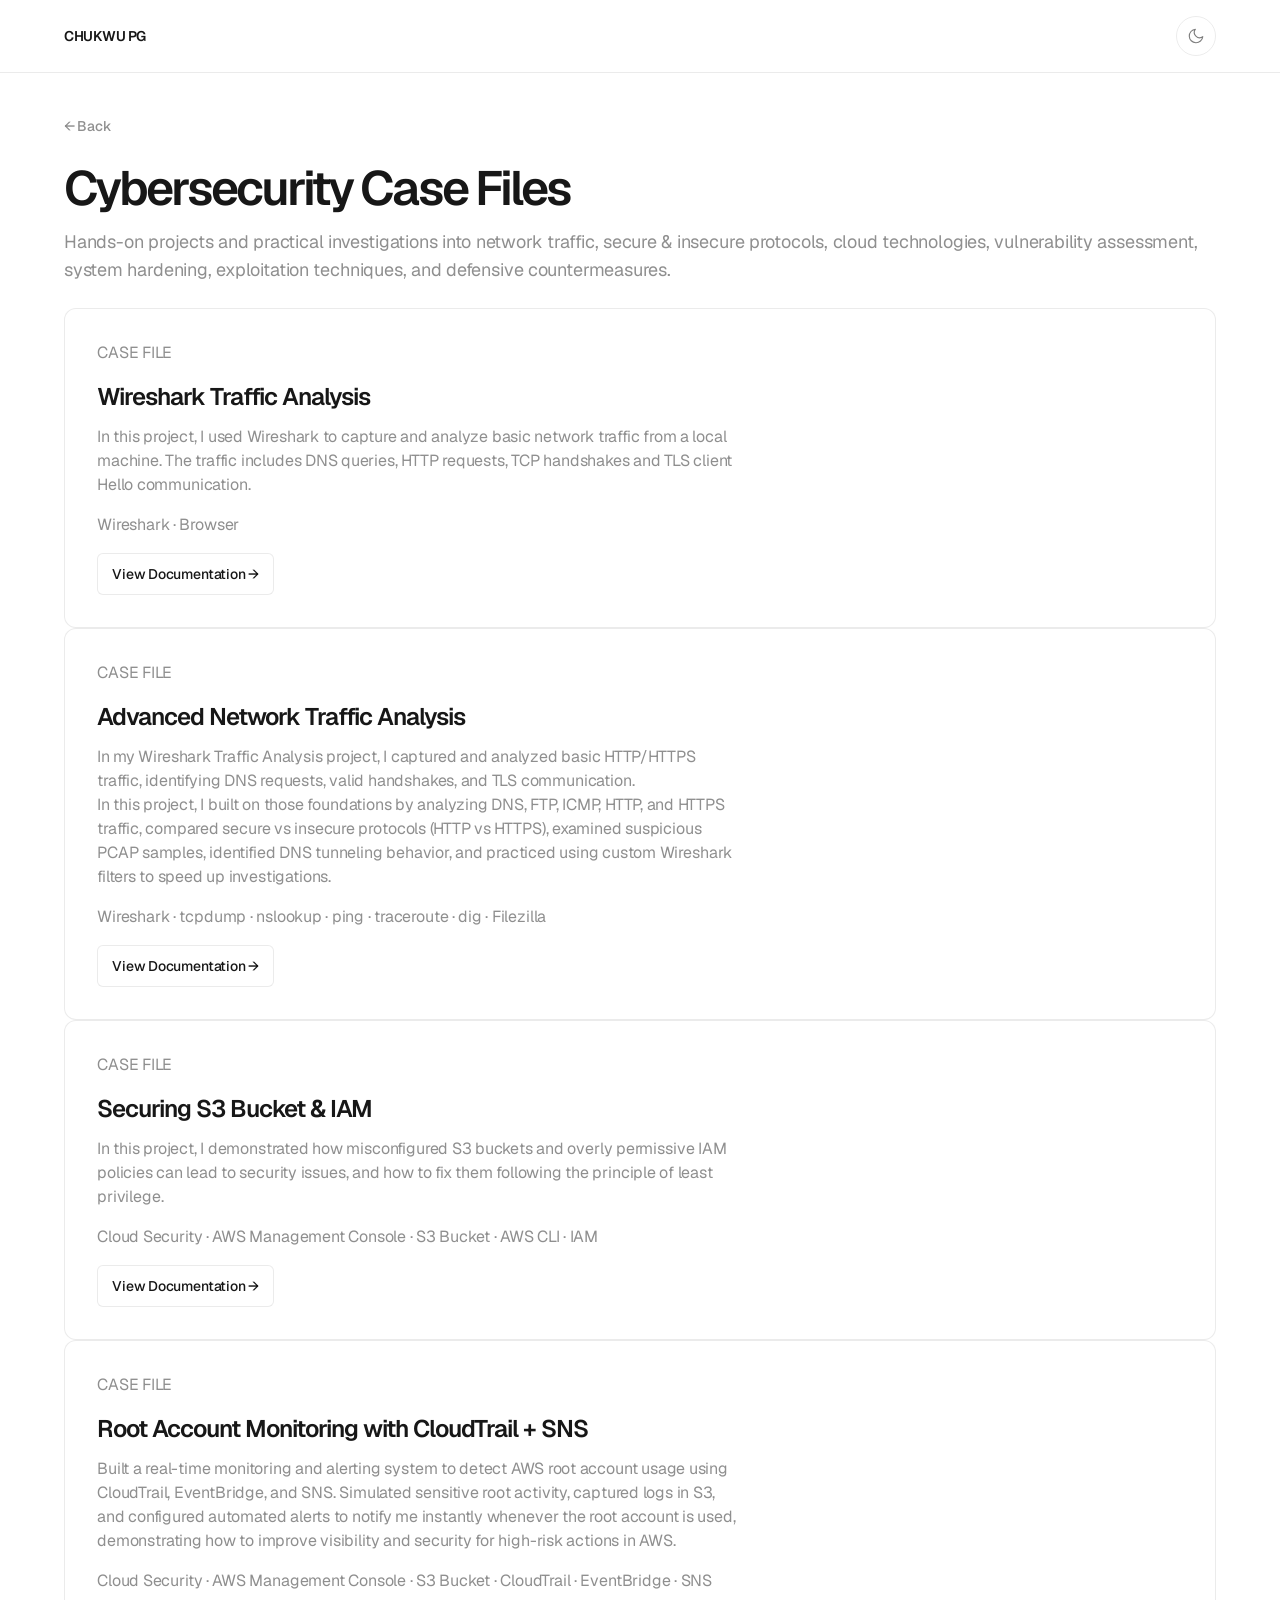
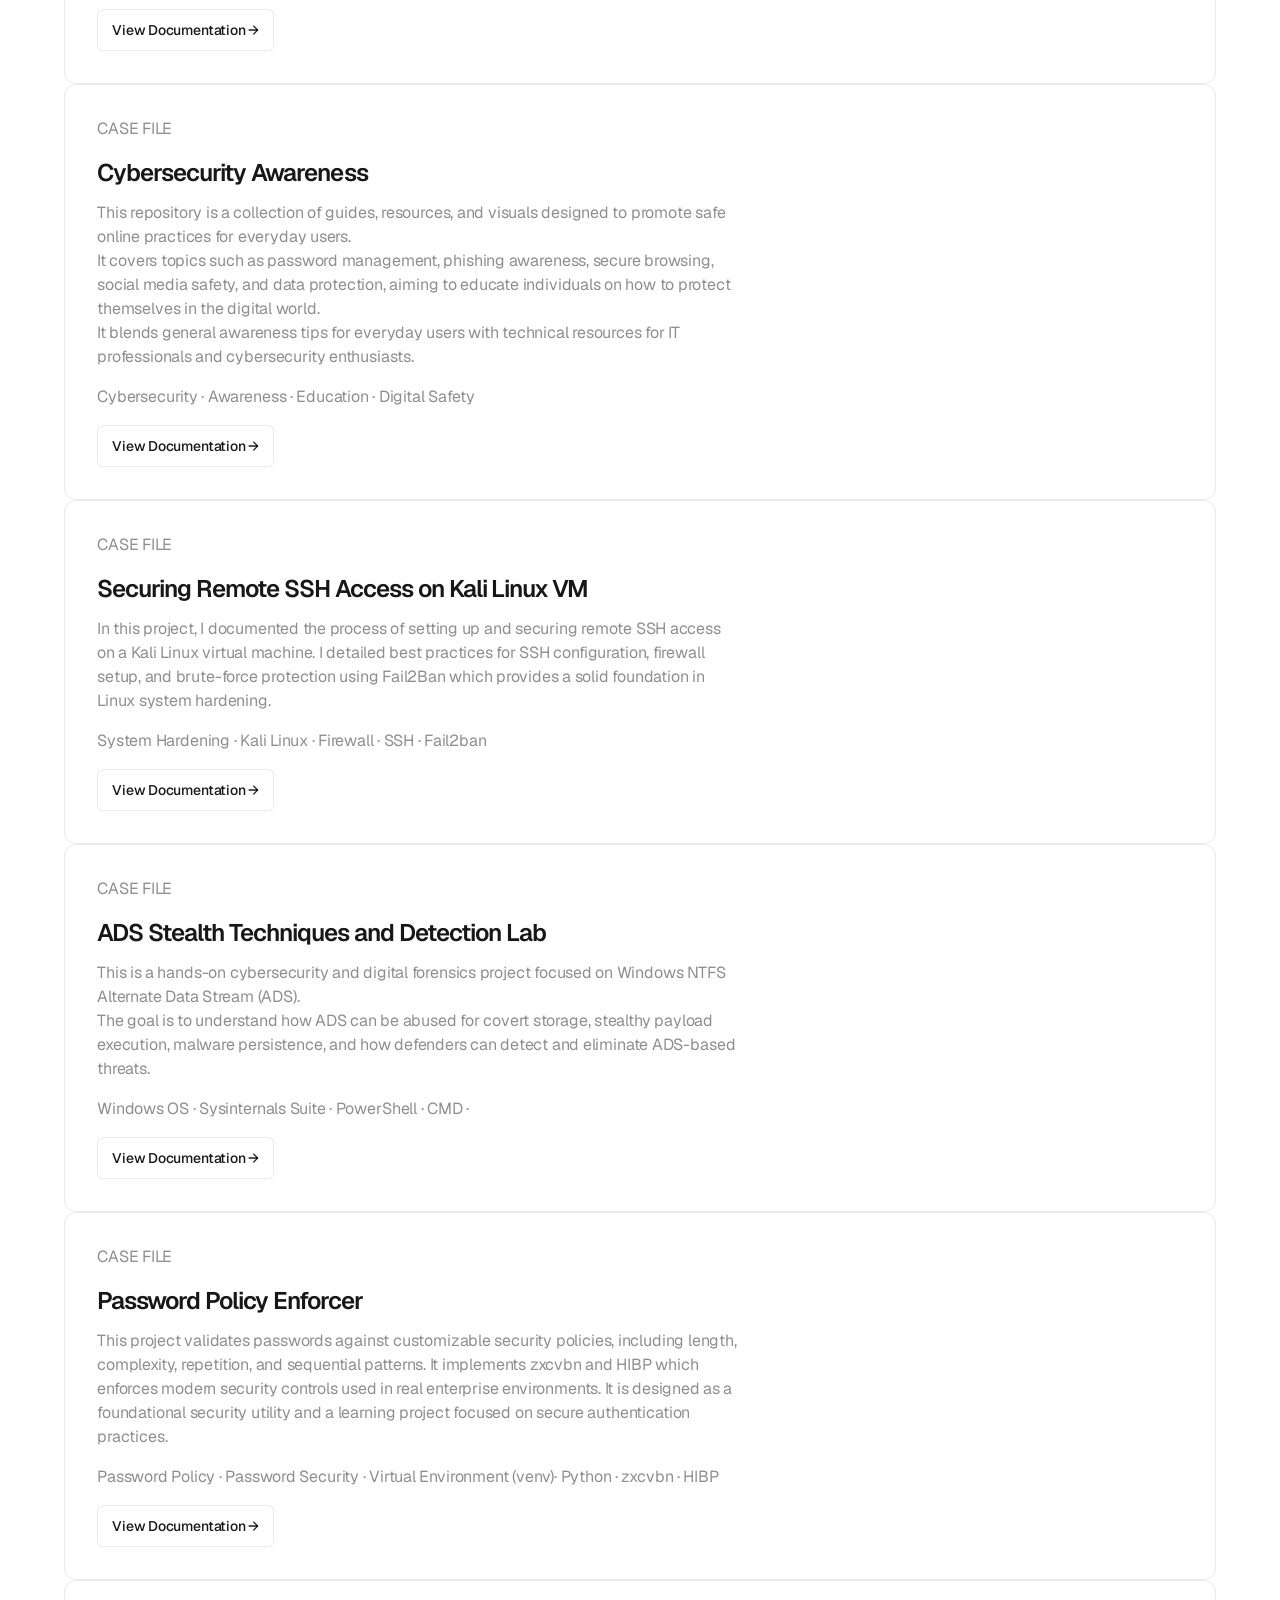
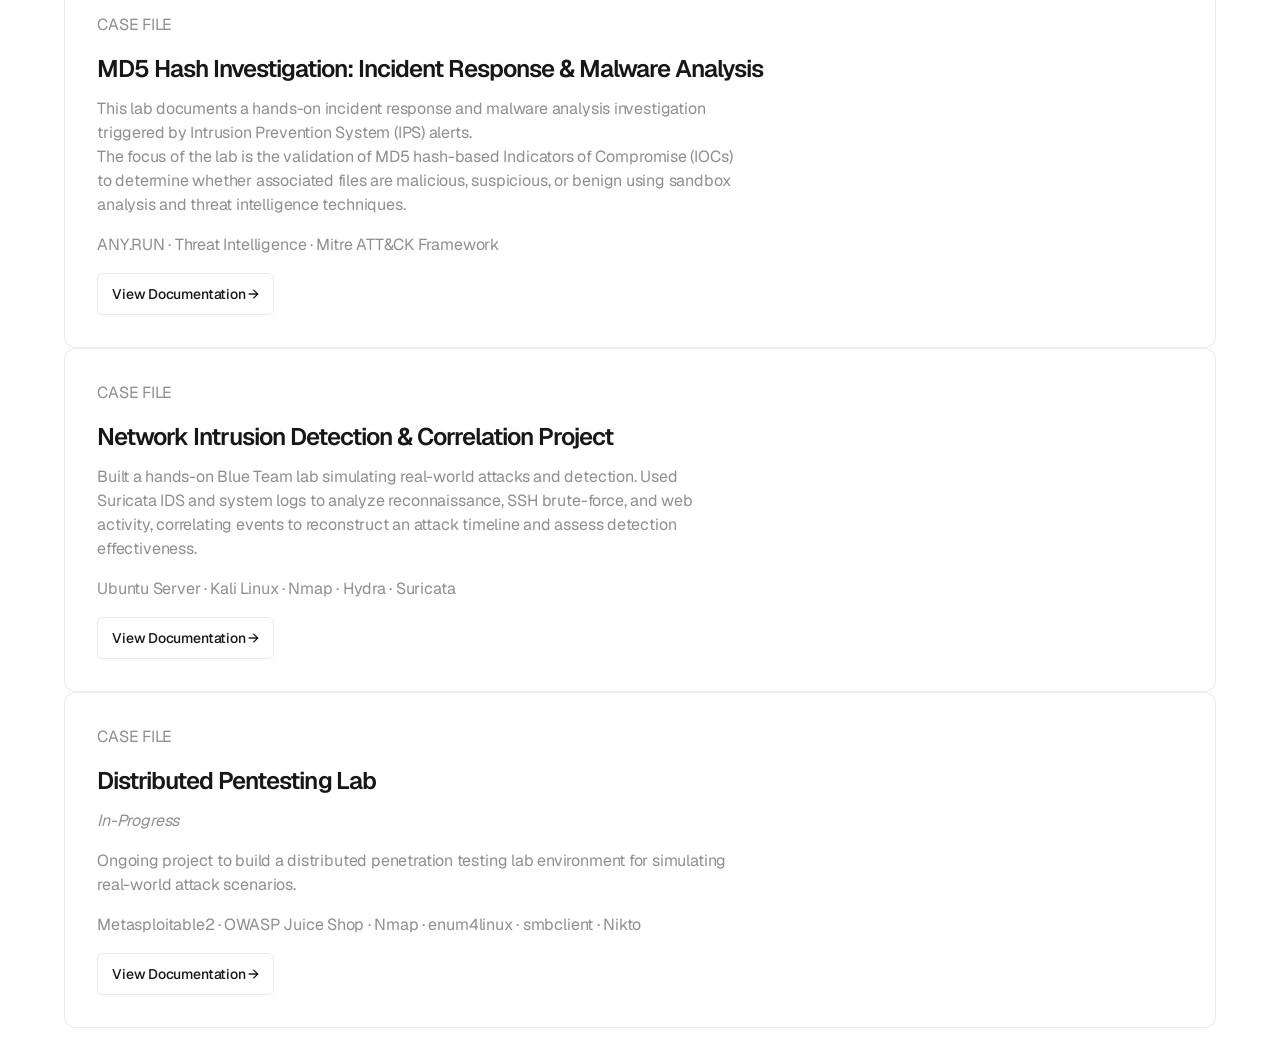
==== cybersecurity.html @ 2837a4b8 "minor edit" ====
<!DOCTYPE html>
<html lang="en">
<head>
  <meta charset="UTF-8" />
  <meta name="viewport" content="width=device-width, initial-scale=1.0"/>
  <title>Cybersecurity Case Files</title>
  <link rel="preconnect" href="https://fonts.googleapis.com">
  <link rel="preconnect" href="https://fonts.gstatic.com" crossorigin>
  <link href="https://fonts.googleapis.com/css2?family=Inter:wght@300;400;500;600;700&family=JetBrains+Mono:wght@400;500;600&display=swap" rel="stylesheet">
  <link rel="stylesheet" href="style.css" />
</head>

<body>

<nav class="navbar">
  <div class="nav-container">
    <div class="logo">
      <a href="index.html">CHUKWU PG</a>
    </div>
    <div class="nav-right">
      <button class="theme-toggle" id="themeToggle" aria-label="Toggle theme">
        <svg id="sunIcon" viewBox="0 0 24 24" style="display:none;">
          <circle cx="12" cy="12" r="4"/>
          <path d="M12 2v2M12 20v2M4.93 4.93l1.41 1.41M17.66 17.66l1.41 1.41M2 12h2M20 12h2M6.34 17.66l-1.41 1.41M19.07 4.93l-1.41 1.41"/>
        </svg>
        <svg id="moonIcon" viewBox="0 0 24 24">
          <path d="M21 12.79A9 9 0 1 1 11.21 3 7 7 0 0 0 21 12.79z"/>
        </svg>
      </button>
    </div>
  </div>
</nav>

<div class="container">

  <div class="page-header">
    <a href="index.html" class="back-link">← Back</a>
    <h1>Cybersecurity Case Files</h1>
    <p class="section-subtitle">
      Hands-on projects and practical investigations into network traffic, secure & insecure protocols, cloud technologies, vulnerability assessment, system hardening, exploitation techniques, and defensive countermeasures.
    </p>
  </div>

    <div class="project-card">
      <p class="case-label">CASE FILE</p>
      <h3>Wireshark Traffic Analysis</h3>
      <p>
        In this project, I used Wireshark to capture and analyze basic network traffic from a local machine. The traffic includes DNS queries, HTTP requests, TCP handshakes and TLS client Hello communication.
      </p>
      <p class="tags">Wireshark · Browser</p>
      <a href="https://github.com/chukwupg/wireshark-traffic-analysis">View Documentation →</a>
    </div>

    <div class="project-card">
      <p class="case-label">CASE FILE</p>
      <h3>Advanced Network Traffic Analysis</h3>
      <p>
        In my Wireshark Traffic Analysis project, I captured and analyzed basic HTTP/HTTPS traffic, identifying DNS requests, valid handshakes, and TLS communication. </br>
        In this project, I built on those foundations by analyzing DNS, FTP, ICMP, HTTP, and HTTPS traffic, compared secure vs insecure protocols (HTTP vs HTTPS), examined suspicious PCAP samples, identified DNS tunneling behavior, and practiced using custom Wireshark filters to speed up investigations.
      </p>
      <p class="tags">Wireshark · tcpdump · nslookup · ping · traceroute · dig · Filezilla</p>
      <a href="https://github.com/chukwupg/advanced-network-traffic-analysis">View Documentation →</a>
    </div>

    <div class="project-card">
      <p class="case-label">CASE FILE</p>
      <h3>Securing S3 Bucket & IAM</h3>
      <p>
        In this project, I demonstrated how misconfigured S3 buckets and overly permissive IAM policies can lead to security issues, and how to fix them following the principle of least privilege.
      </p>
      <p class="tags">Cloud Security · AWS Management Console · S3 Bucket · AWS CLI · IAM</p>
      <a href="https://github.com/chukwupg/securing-s3-bucket">View Documentation →</a>
    </div>

    <div class="project-card">
      <p class="case-label">CASE FILE</p>
      <h3>Root Account Monitoring with CloudTrail + SNS</h3>
      <p>
        Built a real-time monitoring and alerting system to detect AWS root account usage using CloudTrail, EventBridge, and SNS. 
        Simulated sensitive root activity, captured logs in S3, and configured automated alerts to notify me instantly whenever the root account is used, demonstrating how to improve visibility and security for high-risk actions in AWS.
      </p>
      <p class="tags">Cloud Security · AWS Management Console · S3 Bucket · CloudTrail · EventBridge · SNS</p>
      <a href="https://github.com/chukwupg/root-account-monitoring-aws">View Documentation →</a>
    </div>

    <div class="project-card">
      <p class="case-label">CASE FILE</p>
      <h3>Cybersecurity Awareness</h3>
      <p>
        This repository is a collection of guides, resources, and visuals designed to promote safe online practices for everyday users. <br>
        It covers topics such as password management, phishing awareness, secure browsing, social media safety, and data protection, aiming to educate individuals on how to protect themselves in the digital world. <br>
        It blends general awareness tips for everyday users with technical resources for IT professionals and cybersecurity enthusiasts.
      </p>
      <p class="tags">Cybersecurity · Awareness · Education · Digital Safety</p>
      <a href="https://github.com/chukwupg/cybersecurity-awareness">View Documentation →</a>
    </div>

    <div class="project-card">
      <p class="case-label">CASE FILE</p>
      <h3>Securing Remote SSH Access on Kali Linux VM</h3>
      <p>
        In this project, I documented the process of setting up and securing remote SSH access on a Kali Linux virtual machine. 
        I detailed best practices for SSH configuration, firewall setup, and brute-force protection using Fail2Ban which provides a solid foundation in Linux system hardening.
      </p>
      <p class="tags">System Hardening · Kali Linux · Firewall · SSH · Fail2ban</p>
      <a href="https://github.com/chukwupg/secure-ssh-kali">View Documentation →</a>
    </div>

    <div class="project-card">
      <p class="case-label">CASE FILE</p>
      <h3>ADS Stealth Techniques and Detection Lab</h3>
      <p>
        This is a hands-on cybersecurity and digital forensics project focused on Windows NTFS Alternate Data Stream (ADS). <br> 
        The goal is to understand how ADS can be abused for covert storage, stealthy payload execution, malware persistence, and how defenders can detect and eliminate ADS-based threats.
      </p>
      <p class="tags">Windows OS · Sysinternals Suite · PowerShell · CMD · </p>
      <a href="https://github.com/chukwupg/ADS-Stealth-Techniques-and-Detection-Lab">View Documentation →</a>
    </div>

    <div class="project-card">
      <p class="case-label">CASE FILE</p>
      <h3>Password Policy Enforcer</h3>
      <p>
        This project validates passwords against customizable security policies, including length, complexity, repetition, and sequential patterns. 
        It implements zxcvbn and HIBP which enforces modern security controls used in real enterprise environments. 
        It is designed as a foundational security utility and a learning project focused on secure authentication practices.
      </p>
      <p class="tags">Password Policy · Password Security · Virtual Environment (venv)· Python · zxcvbn · HIBP</p>
      <a href="https://github.com/chukwupg/password-policy-enforcer">View Documentation →</a>
    </div>

    <div class="project-card">
      <p class="case-label">CASE FILE</p>
      <h3>MD5 Hash Investigation: Incident Response & Malware Analysis</h3>
      <p>
        This lab documents a hands-on incident response and malware analysis investigation triggered by Intrusion Prevention System (IPS) alerts. <br>

        The focus of the lab is the validation of MD5 hash-based Indicators of Compromise (IOCs) to determine whether associated files are malicious, suspicious, or benign using sandbox analysis and threat intelligence techniques.
      </p>
      <p class="tags">ANY.RUN · Threat Intelligence · Mitre ATT&CK Framework</p>
      <a href="https://github.com/chukwupg/MD5-Hash-Investigation-Using-ANY.RUN">View Documentation →</a>
    </div>

    <div class="project-card">
      <p class="case-label">CASE FILE</p>
      <h3>Network Intrusion Detection & Correlation Project</h3>
      <p>
        Built a hands-on Blue Team lab simulating real-world attacks and detection. 
        Used Suricata IDS and system logs to analyze reconnaissance, SSH brute-force, and web activity, correlating events to reconstruct an attack timeline and assess detection effectiveness.
      </p>
      <p class="tags">Ubuntu Server · Kali Linux · Nmap · Hydra · Suricata</p>
      <a href="https://github.com/chukwupg/network-intrusion-detection-lab">View Documentation →</a>
    </div>

    <div class="project-card">
      <p class="case-label">CASE FILE</p>
      <h3>Distributed Pentesting Lab</h3>
      <p>
        <i>In-Progress</i> 
      </p>
      <p>
        Ongoing project to build a distributed penetration testing lab environment for simulating real-world attack scenarios.
      </p>
      <p class="tags">Metasploitable2 · OWASP Juice Shop · Nmap · enum4linux · smbclient · Nikto</p>
      <a href="https://github.com/chukwupg/distributed-pentesting-lab-setup">View Documentation →</a>
    </div>

    <br>

  </div>

</div>

<script>
const themeToggle = document.getElementById('themeToggle');
const sunIcon = document.getElementById('sunIcon');
const moonIcon = document.getElementById('moonIcon');
const html = document.documentElement;

const savedTheme = localStorage.getItem('theme') || 'light';
html.setAttribute('data-theme', savedTheme);
updateIcons(savedTheme);

function updateIcons(theme) {
  if (theme === 'dark') {
    sunIcon.style.display = 'block';
    moonIcon.style.display = 'none';
  } else {
    sunIcon.style.display = 'none';
    moonIcon.style.display = 'block';
  }
}

function toggleTheme() {
  const current = html.getAttribute('data-theme');
  const next = current === 'dark' ? 'light' : 'dark';
  html.setAttribute('data-theme', next);
  localStorage.setItem('theme', next);
  updateIcons(next);
}

window.addEventListener('storage', (e) => {
  if (e.key === 'theme') {
    const newTheme = e.newValue || 'light';
    html.setAttribute('data-theme', newTheme);
    updateIcons(newTheme);
  }
});

document.addEventListener('DOMContentLoaded', () => {
  const saved = localStorage.getItem('theme') || 'light';
  html.setAttribute('data-theme', saved);
  updateIcons(saved);
});

themeToggle.addEventListener('click', toggleTheme);
</script>

</body>
</html>
---- style.css ----
/* ===== EMBEDDED GEIST FONTS ===== */

@font-face {
  font-family: 'Geist Sans';
  src: url('geist-font/Geist/webfonts/Geist[wght].woff2') format('woff2');
  font-weight: 100 900;
  font-style: normal;
  font-display: swap;
}

@font-face {
  font-family: 'Geist Mono';
  src: url('geist-font/GeistMono/webfonts/GeistMono[wght].woff2') format('woff2');
  font-weight: 100 900;
  font-style: normal;
  font-display: swap;
}

/* ===== CSS VARIABLES (Geist Design Tokens) ===== */

/* ===== LIGHT THEME (default) ===== */
:root {
  --font-sans: "Geist Sans", -apple-system, BlinkMacSystemFont, "Segoe UI", Roboto, sans-serif;
  --font-mono: "Geist Mono", "SF Mono", "Fira Code", monospace;

  --bg-100: #ffffff;
  --bg-200: #fafafa;
  --gray-100: #f2f2f2;
  --gray-200: #ebebeb;
  --gray-300: #e6e6e6;
  --gray-400: #eaeaea;
  --gray-500: #c9c9c9;
  --gray-600: #a8a8a8;
  --gray-700: #8f8f8f;
  --gray-800: #7d7d7d;
  --gray-900: #4d4d4d;
  --gray-1000: #171717;
  --gray-alpha-100: rgba(0,0,0,0.05);
  --gray-alpha-200: rgba(0,0,0,0.08);
  --gray-alpha-300: rgba(0,0,0,0.10);
  --gray-alpha-400: rgba(0,0,0,0.08);
  --gray-alpha-500: rgba(0,0,0,0.21);
  --gray-alpha-600: rgba(0,0,0,0.24);
  --gray-alpha-700: rgba(0,0,0,0.44);
  --gray-alpha-800: rgba(0,0,0,0.51);
  --gray-alpha-900: rgba(0,0,0,0.70);
  --gray-alpha-1000: rgba(0,0,0,0.91);
  --blue-100: #f0f7ff;
  --blue-200: #e9f4ff;
  --blue-300: #dfefff;
  --blue-400: #cae7ff;
  --blue-500: #94ccff;
  --blue-600: #48aeff;
  --blue-700: #006bff;
  --blue-800: #0059ec;
  --blue-900: #005ff2;
  --blue-1000: #002359;
  --red-700: #fc0035;
  --green-700: #28a948;
  --amber-700: #ffae00;
  --shadow-raised: 0 2px 2px rgba(0,0,0,0.04);
  --shadow-popover: 0 1px 1px rgba(0,0,0,0.02), 0 4px 8px -4px rgba(0,0,0,0.04), 0 16px 24px -8px rgba(0,0,0,0.06);
  --shadow-modal: 0 1px 1px rgba(0,0,0,0.02), 0 8px 16px -4px rgba(0,0,0,0.04), 0 24px 32px -8px rgba(0,0,0,0.06);
}

/* ===== DARK THEME ===== */
[data-theme="dark"] {
  --bg-100: #0a0a0a;
  --bg-200: #111111;
  --gray-100: #1a1a1a;
  --gray-200: #1f1f1f;
  --gray-300: #292929;
  --gray-400: #2e2e2e;
  --gray-500: #454545;
  --gray-600: #6a6a6a;
  --gray-700: #8a8a8a;
  --gray-800: #a0a0a0;
  --gray-900: #c9c9c9;
  --gray-1000: #ededed;
  --gray-alpha-100: rgba(255,255,255,0.05);
  --gray-alpha-200: rgba(255,255,255,0.08);
  --gray-alpha-300: rgba(255,255,255,0.10);
  --gray-alpha-400: rgba(255,255,255,0.08);
  --gray-alpha-500: rgba(255,255,255,0.21);
  --gray-alpha-600: rgba(255,255,255,0.24);
  --gray-alpha-700: rgba(255,255,255,0.44);
  --gray-alpha-800: rgba(255,255,255,0.51);
  --gray-alpha-900: rgba(255,255,255,0.70);
  --gray-alpha-1000: rgba(255,255,255,0.91);
  --blue-100: #0a2540;
  --blue-200: #0f2d4d;
  --blue-300: #153a5c;
  --blue-400: #1a4a6e;
  --blue-500: #2563a8;
  --blue-600: #3b82c4;
  --blue-700: #60a5fa;
  --blue-800: #7eb8fc;
  --blue-900: #93c5fd;
  --blue-1000: #dbeafe;
  --red-700: #f87171;
  --green-700: #4ade80;
  --amber-700: #fbbf24;
  --shadow-raised: 0 2px 2px rgba(0,0,0,0.20);
  --shadow-popover: 0 1px 1px rgba(0,0,0,0.15), 0 4px 8px -4px rgba(0,0,0,0.25), 0 16px 24px -8px rgba(0,0,0,0.35);
  --shadow-modal: 0 1px 1px rgba(0,0,0,0.15), 0 8px 16px -4px rgba(0,0,0,0.25), 0 24px 32px -8px rgba(0,0,0,0.35);
}

/* ===== RESET & BASE ===== */
* { margin: 0; padding: 0; box-sizing: border-box; }
html {
  scroll-behavior: smooth;
  -webkit-font-smoothing: antialiased;
  -moz-osx-font-smoothing: grayscale;
  scroll-padding-top: 88px;
}
body {
  font-family: var(--font-sans);
  background: var(--bg-100);
  color: var(--gray-1000);
  line-height: 1.6;
  letter-spacing: -0.01em;
  word-spacing: -0.02em;
  transition: background 200ms ease, color 200ms ease;
}

/* ===== THEME TOGGLE ===== */
.theme-toggle {
  background: none;
  border: 1px solid var(--gray-alpha-400);
  border-radius: 9999px;
  width: 40px;
  height: 40px;
  display: flex;
  align-items: center;
  justify-content: center;
  cursor: pointer;
  color: var(--gray-800);
  transition: all 150ms cubic-bezier(0.175, 0.885, 0.32, 1.1);
  padding: 0;
}
.theme-toggle:hover {
  background: var(--gray-alpha-100);
  color: var(--gray-1000);
  border-color: var(--gray-alpha-600);
}
.theme-toggle svg {
  width: 18px;
  height: 18px;
  fill: none;
  stroke: currentColor;
  stroke-width: 1.5;
  stroke-linecap: round;
  stroke-linejoin: round;
}

/* ===== NAVBAR ===== */
.navbar {
  position: sticky;
  top: 0;
  background: var(--bg-100);
  backdrop-filter: blur(16px) saturate(180%);
  -webkit-backdrop-filter: blur(16px) saturate(180%);
  border-bottom: 1px solid var(--gray-alpha-200);
  z-index: 1000;
  transition: background 200ms ease, border-color 200ms ease;
}
.nav-container {
  max-width: 1200px;
  margin: auto;
  padding: 16px 24px;
  display: flex;
  justify-content: space-between;
  align-items: center;
}
.logo a {
  font-family: var(--font-sans);
  font-size: 14px;
  font-weight: 600;
  line-height: 20px;
  letter-spacing: -0.28px;
  color: var(--gray-1000);
  text-decoration: none;
}
.nav-right {
  display: flex;
  align-items: center;
  gap: 24px;
}
.nav-links {
  display: flex;
  gap: 24px;
}
.nav-links a {
  font-family: var(--font-sans);
  font-size: 14px;
  font-weight: 400;
  line-height: 20px;
  letter-spacing: -0.01em;
  color: var(--gray-800);
  text-decoration: none;
  padding: 4px 0;
  position: relative;
  transition: color 150ms cubic-bezier(0.175, 0.885, 0.32, 1.1);
}
.nav-links a::after {
  content: "";
  position: absolute;
  bottom: -2px;
  left: 0;
  width: 0;
  height: 1.5px;
  background: var(--gray-1000);
  transition: width 200ms cubic-bezier(0.175, 0.885, 0.32, 1.1);
}
.nav-links a:hover { color: var(--gray-1000); }
.nav-links a:hover::after,
.nav-links a.active::after { width: 100%; }
.nav-links a.active { color: var(--gray-1000); font-weight: 500; }

/* ===== LAYOUT ===== */
.container {
  max-width: 1200px;
  margin: 0 auto;
  padding: 0 24px;
}

/* ===== HERO ===== */
header.container {
  padding-top: 96px;
  padding-bottom: 64px;
}
header h1 {
  font-family: var(--font-sans);
  font-size: 72px;
  font-weight: 600;
  line-height: 72px;
  letter-spacing: -4.32px;
  color: var(--gray-1000);
  margin-bottom: 16px;
}
header .subtitle {
  font-family: var(--font-sans);
  font-size: 20px;
  font-weight: 400;
  line-height: 32px;
  letter-spacing: -0.02em;
  color: var(--gray-700);
  margin-bottom: 24px;
}
header .links {
  display: flex;
  gap: 16px;
  margin-top: 24px;
}
header .links a {
  font-family: var(--font-sans);
  font-size: 14px;
  font-weight: 500;
  line-height: 20px;
  color: var(--gray-1000);
  text-decoration: none;
  padding: 10px 14px;
  border: 1px solid var(--gray-alpha-400);
  border-radius: 6px;
  background: var(--bg-100);
  transition: all 150ms cubic-bezier(0.175, 0.885, 0.32, 1.1);
}
header .links a:hover {
  background: var(--gray-100);
  border-color: var(--gray-alpha-600);
}

/* ===== SECTIONS ===== */
section.container {
  padding-top: 64px;
  padding-bottom: 64px;
}
section.container + section.container {
  padding-top: 0;
}
h2 {
  font-family: var(--font-sans);
  font-size: 40px;
  font-weight: 600;
  line-height: 48px;
  letter-spacing: -2.4px;
  color: var(--gray-1000);
  margin-bottom: 16px;
}
.section-subtitle {
  font-family: var(--font-sans);
  font-size: 18px;
  font-weight: 400;
  line-height: 28px;
  letter-spacing: -0.01em;
  color: var(--gray-700);
  margin-bottom: 32px;
}

/* ===== ABOUT ===== */
section p {
  font-family: var(--font-sans);
  font-size: 16px;
  font-weight: 400;
  line-height: 24px;
  letter-spacing: -0.01em;
  color: var(--gray-800);
  max-width: 720px;
}
section p + p { margin-top: 16px; }

/* ===== CASE FILES / CATEGORY GRID ===== */
.category-grid {
  display: grid;
  grid-template-columns: repeat(2, 1fr);
  gap: 24px;
}
.category-card {
  background: var(--bg-100);
  padding: 32px;
  border-radius: 12px;
  border: 1px solid var(--gray-alpha-300);
  text-decoration: none;
  color: inherit;
  transition: all 200ms cubic-bezier(0.175, 0.885, 0.32, 1.1);
  position: relative;
  overflow: hidden;
}
.category-card::before {
  content: "";
  position: absolute;
  top: 0;
  left: 0;
  right: 0;
  height: 3px;
  background: var(--gray-1000);
  transform: scaleX(0);
  transform-origin: left;
  transition: transform 200ms cubic-bezier(0.175, 0.885, 0.32, 1.1);
}
.category-card:hover {
  transform: translateY(-2px);
  border-color: var(--gray-alpha-500);
  box-shadow: var(--shadow-popover);
}
.category-card:hover::before { transform: scaleX(1); }
.category-card h3 {
  font-family: var(--font-sans);
  font-size: 24px;
  font-weight: 600;
  line-height: 32px;
  letter-spacing: -0.96px;
  color: var(--gray-1000);
  margin-bottom: 12px;
}
.category-card p {
  font-family: var(--font-sans);
  font-size: 14px;
  font-weight: 400;
  line-height: 20px;
  letter-spacing: -0.01em;
  color: var(--gray-700);
  margin-bottom: 24px;
}
.category-card span {
  font-family: var(--font-sans);
  font-size: 14px;
  font-weight: 500;
  line-height: 20px;
  color: var(--gray-1000);
  display: inline-flex;
  align-items: center;
  gap: 4px;
  transition: gap 150ms cubic-bezier(0.175, 0.885, 0.32, 1.1);
}
.category-card:hover span { gap: 12px; }

/* ===== EXPERIENCE ===== */
.experience-list {
  display: flex;
  flex-direction: column;
  gap: 20px;
  margin-top: 24px;
  position: relative;
}
.experience-list::before {
  content: "";
  position: absolute;
  left: 9px;
  top: 8px;
  bottom: 8px;
  width: 1px;
  background: var(--gray-alpha-300);
}
.experience-item {
  display: flex;
  gap: 16px;
  position: relative;
}
.exp-dot {
  width: 20px;
  height: 20px;
  border-radius: 9999px;
  background: var(--bg-100);
  border: 2px solid var(--gray-1000);
  margin-top: 8px;
  flex-shrink: 0;
  position: relative;
  z-index: 1;
  box-shadow: 0 0 0 4px var(--bg-100);
}
.exp-card {
  flex: 1;
  padding: 20px 24px;
  border-radius: 12px;
  border: 1px solid var(--gray-alpha-200);
  background: var(--bg-100);
  transition: all 150ms cubic-bezier(0.175, 0.885, 0.32, 1.1);
}
.exp-card:hover {
  border-color: var(--gray-alpha-400);
  box-shadow: var(--shadow-popover);
  transform: translateY(-2px);
}
.exp-header {
  display: flex;
  justify-content: space-between;
  align-items: flex-start;
  gap: 16px;
  margin-bottom: 10px;
}
.exp-header h3 {
  font-family: var(--font-sans);
  font-size: 20px;
  font-weight: 600;
  line-height: 28px;
  letter-spacing: -0.8px;
  color: var(--gray-1000);
  margin-bottom: 6px;
}
.exp-org {
  font-family: var(--font-mono);
  font-size: 12px;
  font-weight: 500;
  line-height: 16px;
  letter-spacing: 0.08em;
  text-transform: uppercase;
  color: var(--gray-600);
}
.exp-date {
  font-family: var(--font-mono);
  font-size: 12px;
  font-weight: 500;
  line-height: 16px;
  color: var(--gray-700);
  white-space: nowrap;
}
.exp-card p {
  font-family: var(--font-sans);
  font-size: 15px;
  font-weight: 400;
  line-height: 24px;
  letter-spacing: -0.01em;
  color: var(--gray-800);
  max-width: none;
}

/* ===== CERTIFICATIONS ===== */
.cert-list {
  display: flex;
  flex-direction: column;
  gap: 16px;
  margin-top: 24px;
}
.cert-item {
  display: flex;
  align-items: center;
  gap: 12px;
  padding: 16px 24px;
  border-radius: 6px;
  border: 1px solid var(--gray-alpha-200);
  background: var(--bg-100);
  transition: all 150ms cubic-bezier(0.175, 0.885, 0.32, 1.1);
}
.cert-item:hover {
  background: var(--bg-200);
  border-color: var(--gray-alpha-400);
}
.cert-dot {
  width: 8px;
  height: 8px;
  border-radius: 9999px;
  background: var(--green-700);
  flex-shrink: 0;
}
.cert-dot-ongoing { background: var(--amber-700); }
.cert-name {
  font-family: var(--font-sans);
  font-size: 16px;
  font-weight: 400;
  line-height: 24px;
  letter-spacing: -0.01em;
  color: var(--gray-900);
}

/* ===== SKILLS ===== */
.skills {
  display: grid;
  grid-template-columns: repeat(2, 1fr);
  gap: 24px;
  margin-top: 24px;
}
.skill-group {
  padding: 24px;
  border-radius: 6px;
  border: 1px solid var(--gray-alpha-200);
  background: var(--bg-100);
  transition: all 150ms cubic-bezier(0.175, 0.885, 0.32, 1.1);
}
.skill-group:hover {
  background: var(--bg-200);
  border-color: var(--gray-alpha-400);
}
.skill-group h4 {
  font-family: var(--font-sans);
  font-size: 14px;
  font-weight: 600;
  line-height: 20px;
  letter-spacing: -0.28px;
  color: var(--gray-1000);
  margin-bottom: 8px;
  text-transform: uppercase;
}
.skill-group p {
  font-family: var(--font-mono);
  font-size: 13px;
  font-weight: 400;
  line-height: 20px;
  color: var(--gray-700);
  max-width: none;
}

/* ===== FOOTER ===== */
footer.container {
  padding-top: 40px;
  padding-bottom: 40px;
  border-top: 1px solid var(--gray-alpha-200);
  margin-top: 64px;
}
footer p {
  font-family: var(--font-sans);
  font-size: 13px;
  font-weight: 400;
  line-height: 18px;
  letter-spacing: -0.01em;
  color: var(--gray-600);
  text-align: center;
}

/* ===== PROJECTS PAGE (cybersecurity.html) ===== */
.back-link {
  font-family: var(--font-sans);
  font-size: 14px;
  font-weight: 500;
  line-height: 20px;
  color: var(--gray-700);
  text-decoration: none;
  display: inline-flex;
  align-items: center;
  gap: 8px;
  margin-bottom: 24px;
  transition: color 150ms cubic-bezier(0.175, 0.885, 0.32, 1.1);
}
.back-link:hover { color: var(--gray-1000); }

.page-header {
  padding-top: 40px;
  padding-bottom: 24px;
}
.page-header h1 {
  font-family: var(--font-sans);
  font-size: 48px;
  font-weight: 600;
  line-height: 56px;
  letter-spacing: -2.88px;
  color: var(--gray-1000);
  margin-bottom: 12px;
}
.page-header .section-subtitle {
  margin-bottom: 0;
}

.project-list {
  display: grid;
  gap: 24px;
  margin-top: 32px;
  margin-bottom: 96px;
}
.project-card {
  background: var(--bg-100);
  padding: 32px;
  border-radius: 12px;
  border: 1px solid var(--gray-alpha-200);
  transition: all 200ms cubic-bezier(0.175, 0.885, 0.32, 1.1);
  position: relative;
  overflow: hidden;
}
.project-card::before {
  content: "";
  position: absolute;
  top: 0;
  left: 0;
  width: 3px;
  height: 100%;
  background: var(--gray-1000);
  transform: scaleY(0);
  transform-origin: top;
  transition: transform 200ms cubic-bezier(0.175, 0.885, 0.32, 1.1);
}
.project-card:hover {
  border-color: var(--gray-alpha-400);
  box-shadow: var(--shadow-popover);
  transform: translateY(-1px);
}
.project-card:hover::before { transform: scaleY(1); }

.case-label {
  font-family: var(--font-mono);
  font-size: 11px;
  font-weight: 500;
  line-height: 16px;
  letter-spacing: 0.08em;
  color: var(--gray-500);
  text-transform: uppercase;
  margin-bottom: 12px;
}
.project-card h3 {
  font-family: var(--font-sans);
  font-size: 24px;
  font-weight: 600;
  line-height: 32px;
  letter-spacing: -0.96px;
  color: var(--gray-1000);
  margin-bottom: 12px;
}
.project-card p {
  font-family: var(--font-sans);
  font-size: 16px;
  font-weight: 400;
  line-height: 24px;
  letter-spacing: -0.01em;
  color: var(--gray-700);
  max-width: 640px;
  margin-bottom: 16px;
}
.tags {
  font-family: var(--font-mono);
  font-size: 12px;
  font-weight: 400;
  line-height: 16px;
  color: var(--gray-600);
  margin-bottom: 24px;
}
.project-card > a {
  font-family: var(--font-sans);
  font-size: 14px;
  font-weight: 500;
  line-height: 20px;
  color: var(--gray-1000);
  text-decoration: none;
  display: inline-flex;
  align-items: center;
  gap: 4px;
  padding: 10px 14px;
  border: 1px solid var(--gray-alpha-400);
  border-radius: 6px;
  background: var(--bg-100);
  transition: all 150ms cubic-bezier(0.175, 0.885, 0.32, 1.1);
}
.project-card > a:hover {
  background: var(--gray-100);
  border-color: var(--gray-alpha-600);
  gap: 12px;
}

/* ===== RESPONSIVE ===== */
@media (max-width: 768px) {
  header h1 { font-size: 40px; line-height: 48px; letter-spacing: -2.4px; }
  header .subtitle { font-size: 18px; line-height: 28px; }
  h2 { font-size: 32px; line-height: 40px; letter-spacing: -1.28px; }
  .category-grid { grid-template-columns: 1fr; }
  .skills { grid-template-columns: 1fr; }
  .nav-links { gap: 16px; }
  .nav-links a { font-size: 13px; }
  .page-header h1 { font-size: 32px; line-height: 40px; letter-spacing: -1.28px; }
}

@media (max-width: 480px) {
  header h1 { font-size: 32px; line-height: 40px; letter-spacing: -1.28px; }
  header .links { flex-wrap: wrap; }
  .nav-container { padding: 12px 16px; }
  .container { padding: 0 16px; }
  .nav-right { gap: 12px; }
  .nav-links { gap: 12px; }
  .exp-header { flex-direction: column; }
  .exp-date { white-space: normal; }
}

/* ===== SCROLLBAR ===== */
::-webkit-scrollbar { width: 8px; }
::-webkit-scrollbar-track { background: var(--bg-100); }
::-webkit-scrollbar-thumb { background: var(--gray-300); border-radius: 9999px; }
::-webkit-scrollbar-thumb:hover { background: var(--gray-500); }

/* ===== SELECTION ===== */
::selection { background: var(--blue-200); color: var(--blue-1000); }
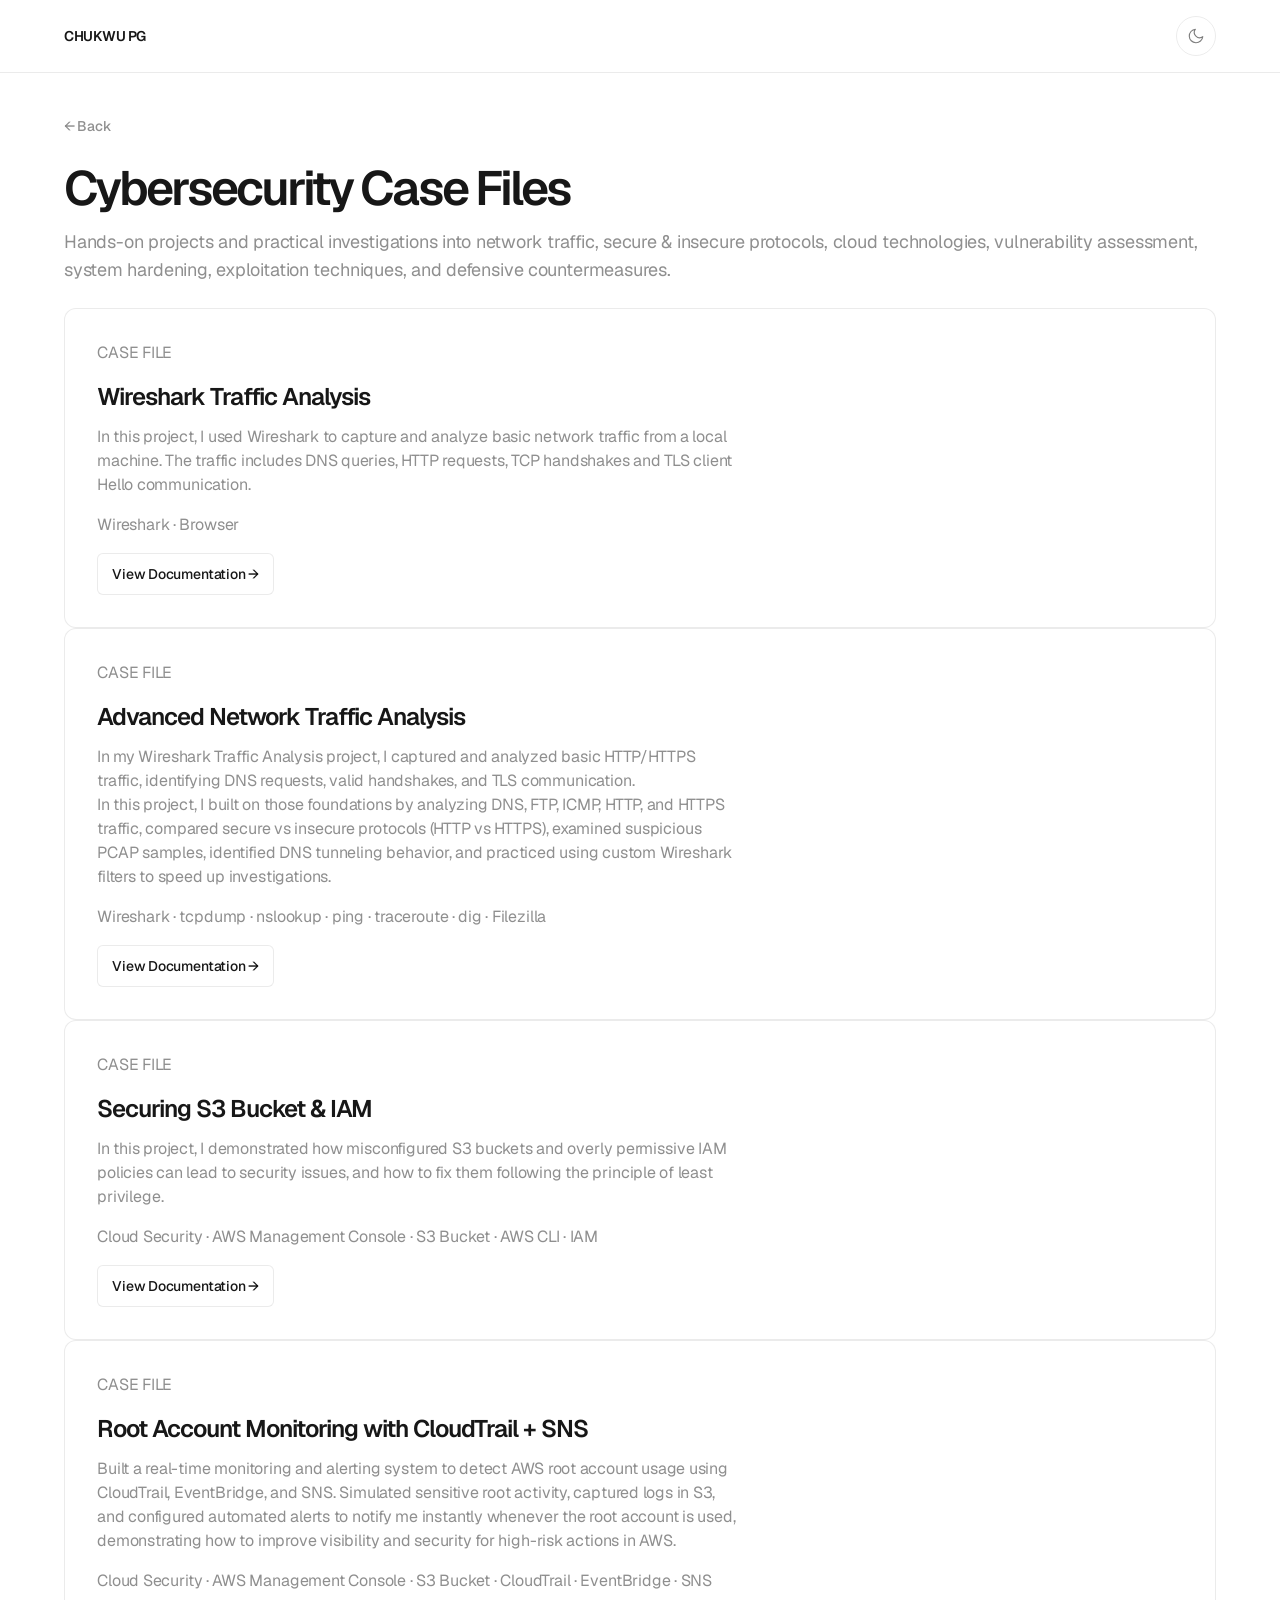
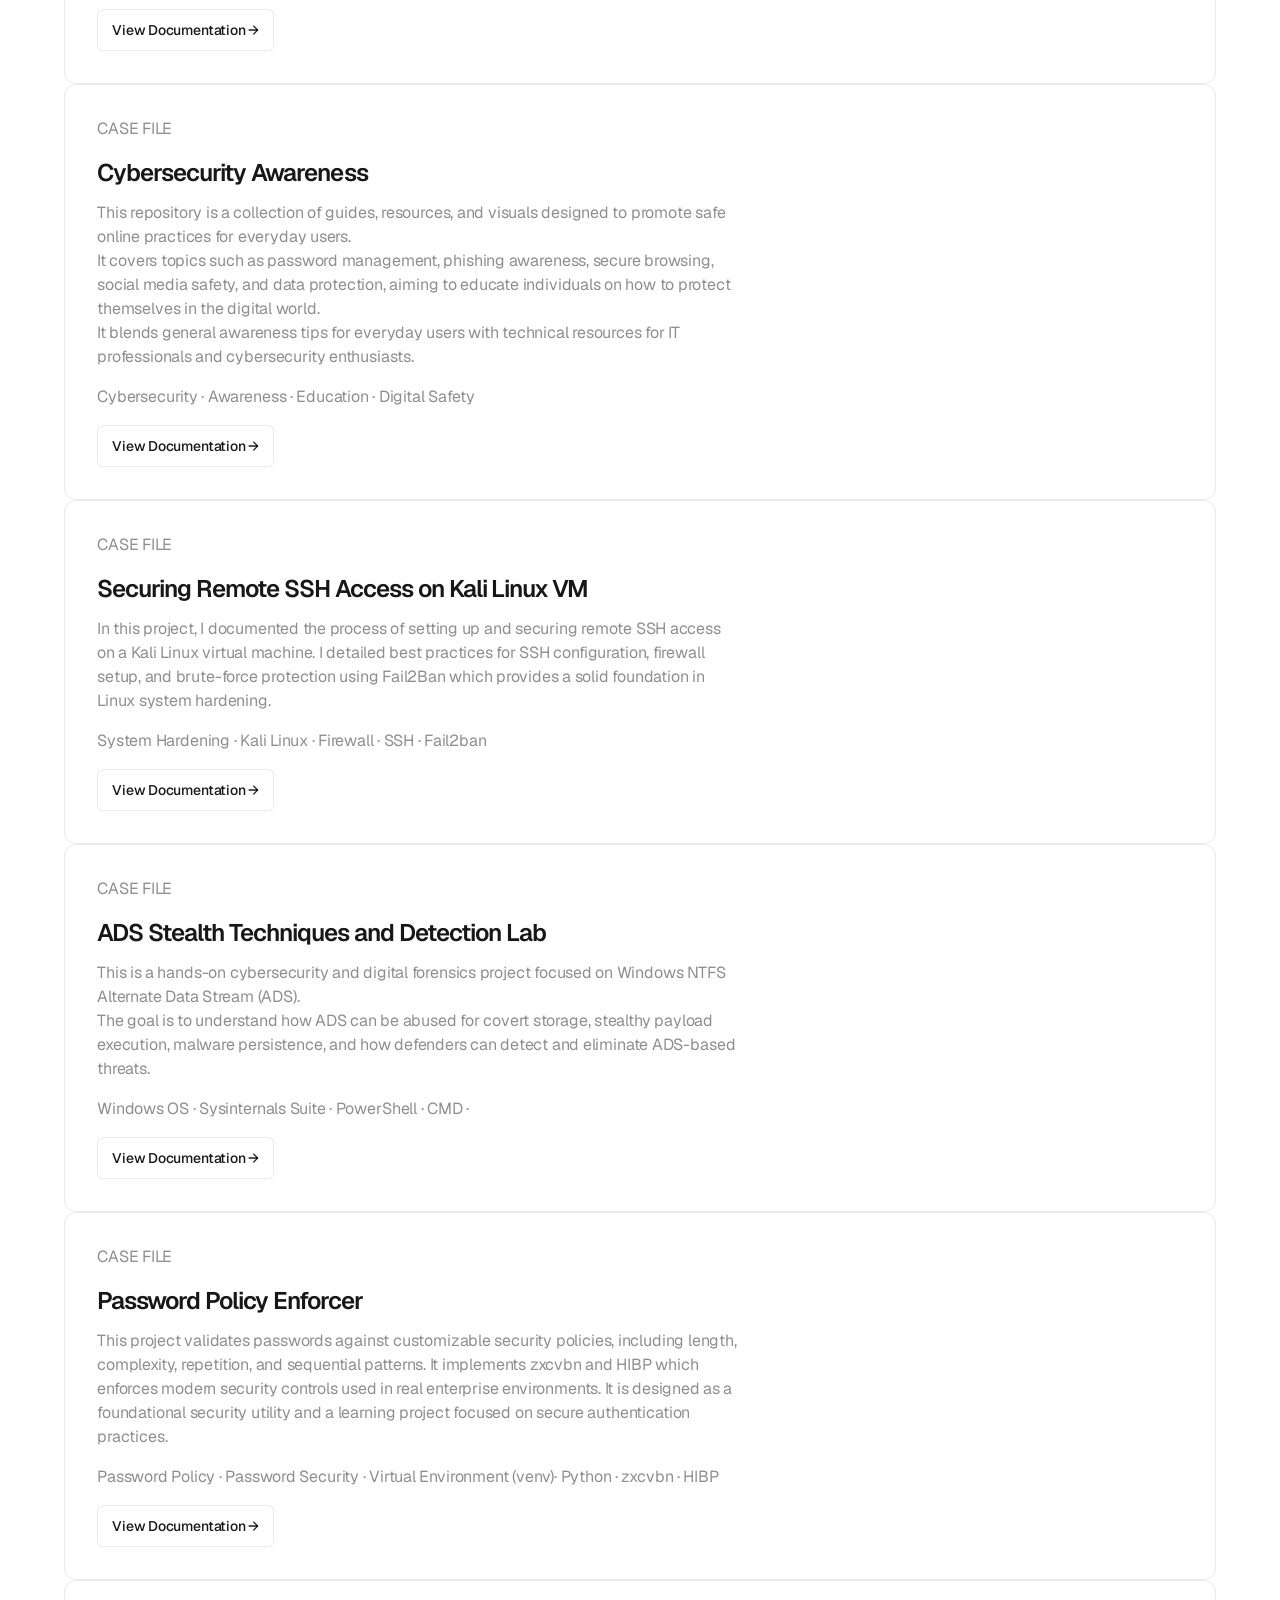
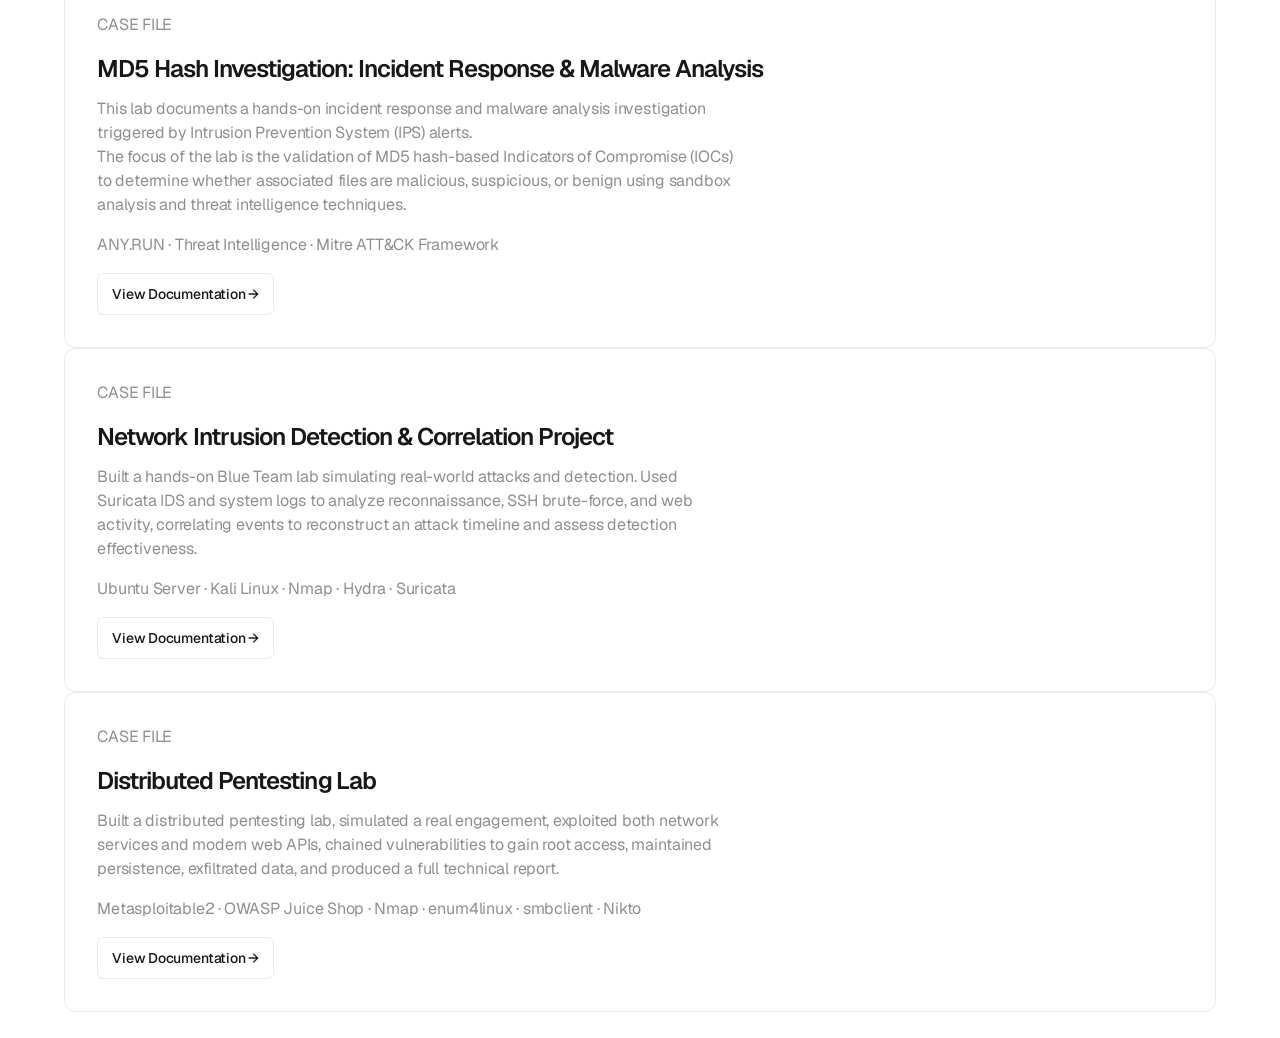
==== commit 214f7560: "Marked pentesting lab complete; update site content Replaced 'In-Progress' with a full summary of th" ====
--- a/cybersecurity.html
+++ b/cybersecurity.html
@@ -156,10 +156,7 @@
       <p class="case-label">CASE FILE</p>
       <h3>Distributed Pentesting Lab</h3>
       <p>
-        <i>In-Progress</i> 
-      </p>
-      <p>
-        Ongoing project to build a distributed penetration testing lab environment for simulating real-world attack scenarios.
+        Built a distributed pentesting lab, simulated a real engagement, exploited both network services and modern web APIs, chained vulnerabilities to gain root access, maintained persistence, exfiltrated data, and produced a full technical report.
       </p>
       <p class="tags">Metasploitable2 · OWASP Juice Shop · Nmap · enum4linux · smbclient · Nikto</p>
       <a href="https://github.com/chukwupg/distributed-pentesting-lab-setup">View Documentation →</a>
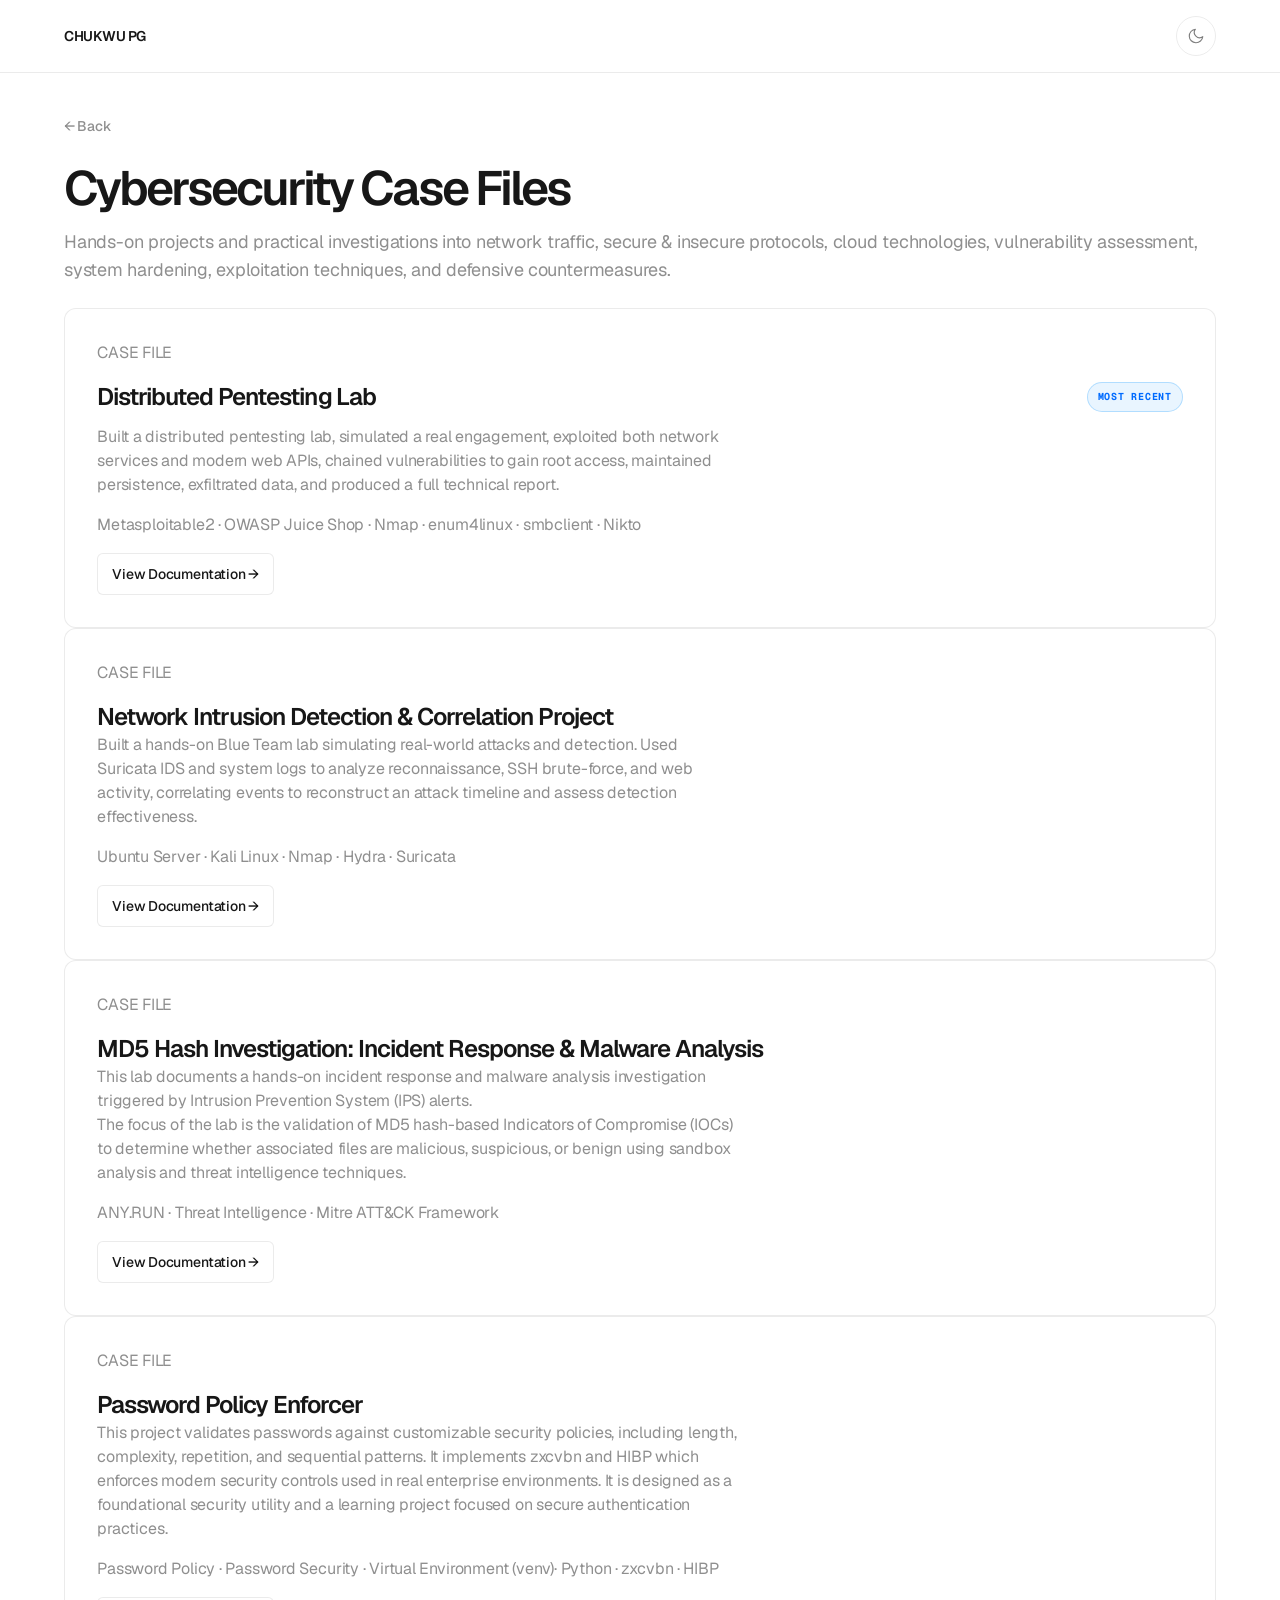
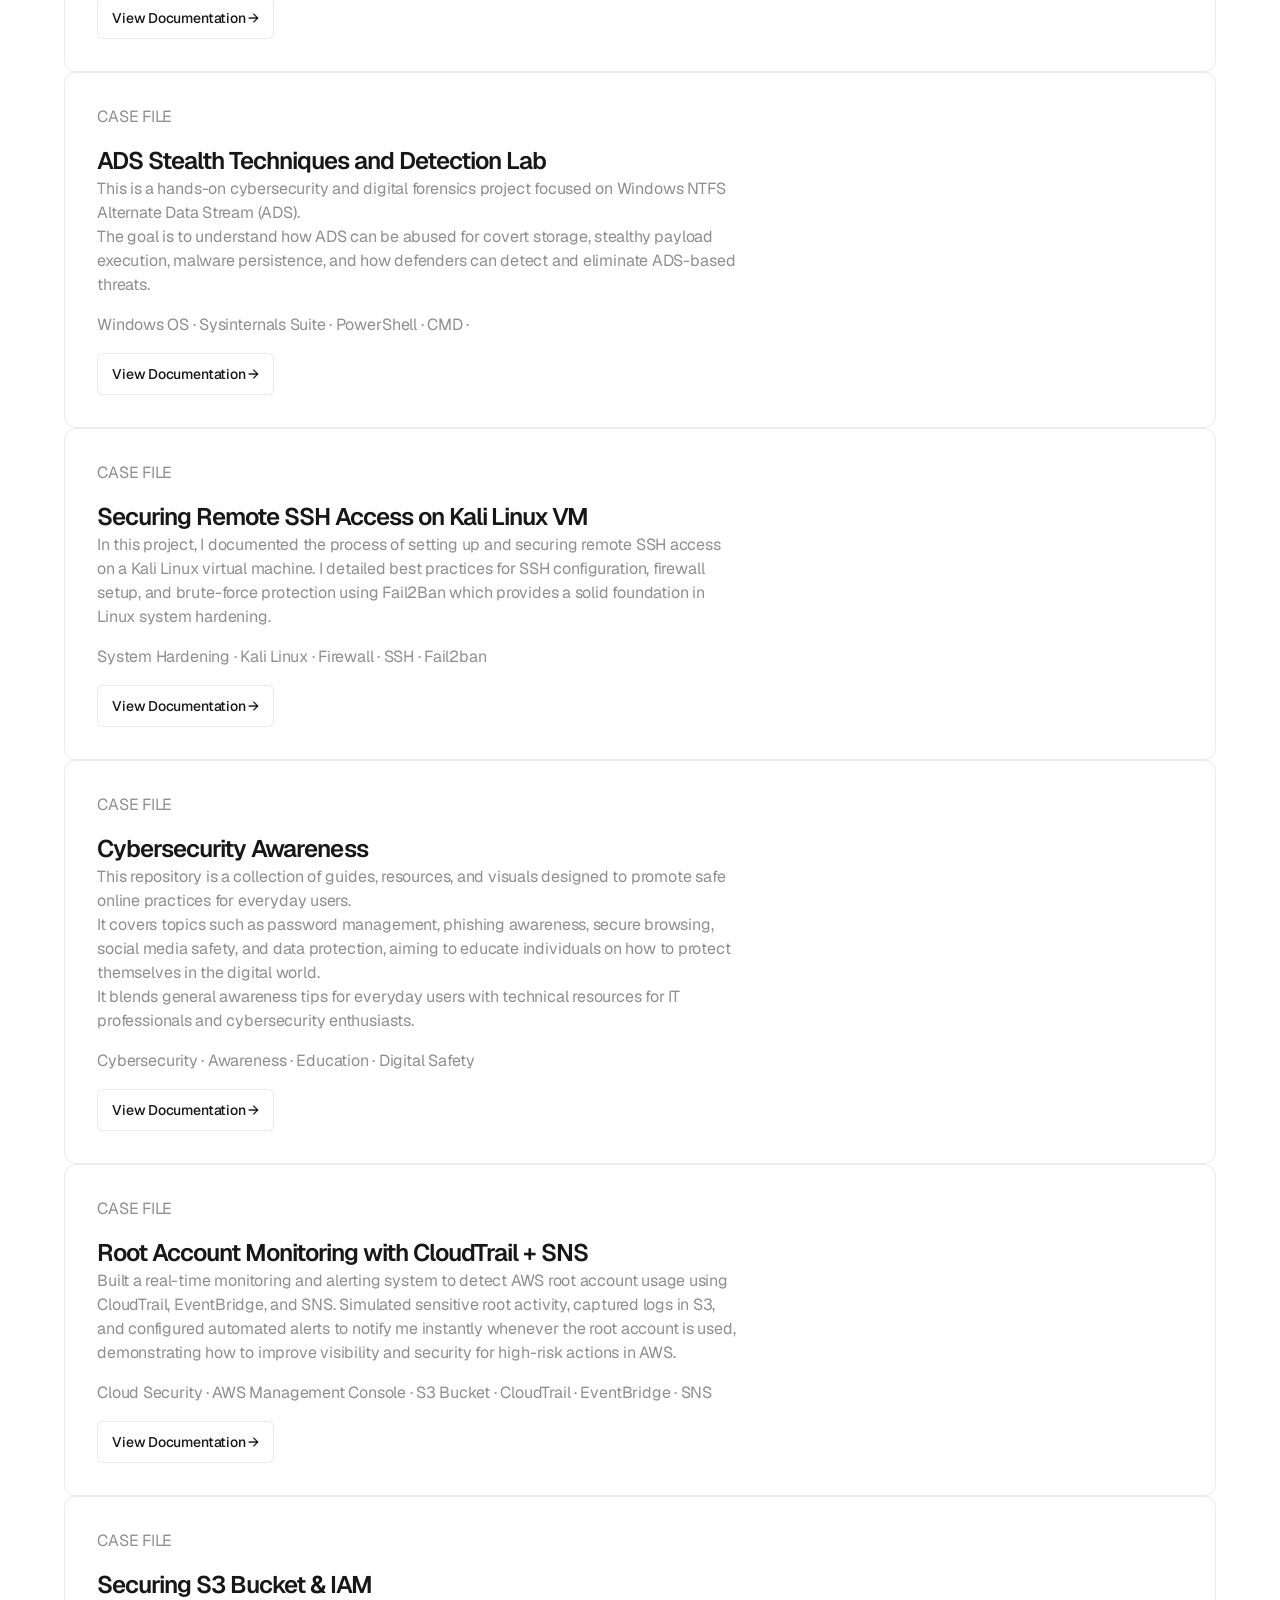
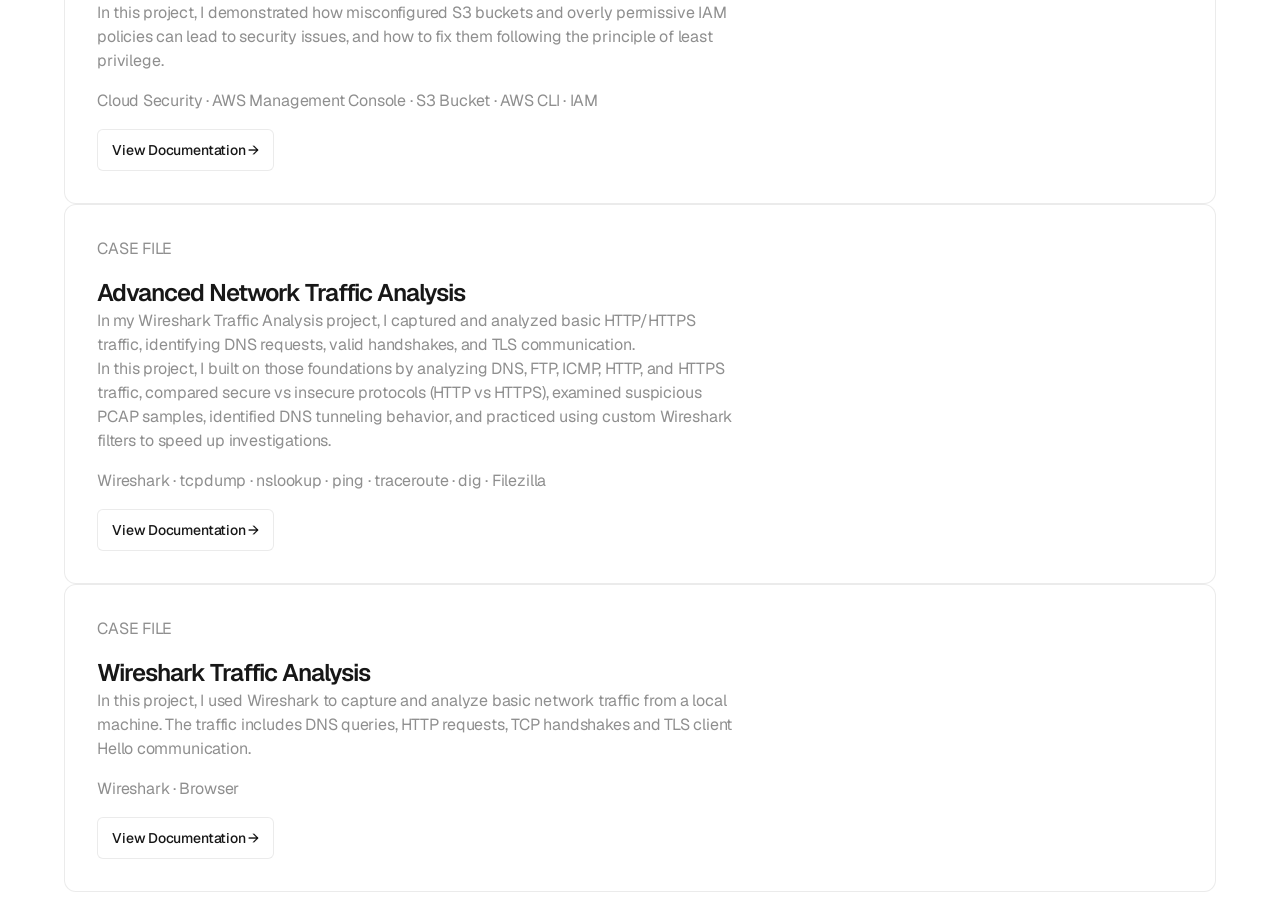
==== commit 0115c18b: "Update cybersecurity projects and add recent badge Rework cybersecurity project cards: update titles" ====
--- a/cybersecurity.html
+++ b/cybersecurity.html
@@ -43,44 +43,72 @@
 
     <div class="project-card">
       <p class="case-label">CASE FILE</p>
-      <h3>Wireshark Traffic Analysis</h3>
-      <p>
-        In this project, I used Wireshark to capture and analyze basic network traffic from a local machine. The traffic includes DNS queries, HTTP requests, TCP handshakes and TLS client Hello communication.
-      </p>
-      <p class="tags">Wireshark · Browser</p>
-      <a href="https://github.com/chukwupg/wireshark-traffic-analysis">View Documentation →</a>
-    </div>
-
-    <div class="project-card">
-      <p class="case-label">CASE FILE</p>
-      <h3>Advanced Network Traffic Analysis</h3>
-      <p>
-        In my Wireshark Traffic Analysis project, I captured and analyzed basic HTTP/HTTPS traffic, identifying DNS requests, valid handshakes, and TLS communication. </br>
-        In this project, I built on those foundations by analyzing DNS, FTP, ICMP, HTTP, and HTTPS traffic, compared secure vs insecure protocols (HTTP vs HTTPS), examined suspicious PCAP samples, identified DNS tunneling behavior, and practiced using custom Wireshark filters to speed up investigations.
-      </p>
-      <p class="tags">Wireshark · tcpdump · nslookup · ping · traceroute · dig · Filezilla</p>
-      <a href="https://github.com/chukwupg/advanced-network-traffic-analysis">View Documentation →</a>
-    </div>
-
-    <div class="project-card">
-      <p class="case-label">CASE FILE</p>
-      <h3>Securing S3 Bucket & IAM</h3>
-      <p>
-        In this project, I demonstrated how misconfigured S3 buckets and overly permissive IAM policies can lead to security issues, and how to fix them following the principle of least privilege.
-      </p>
-      <p class="tags">Cloud Security · AWS Management Console · S3 Bucket · AWS CLI · IAM</p>
-      <a href="https://github.com/chukwupg/securing-s3-bucket">View Documentation →</a>
-    </div>
-
-    <div class="project-card">
-      <p class="case-label">CASE FILE</p>
-      <h3>Root Account Monitoring with CloudTrail + SNS</h3>
-      <p>
-        Built a real-time monitoring and alerting system to detect AWS root account usage using CloudTrail, EventBridge, and SNS. 
-        Simulated sensitive root activity, captured logs in S3, and configured automated alerts to notify me instantly whenever the root account is used, demonstrating how to improve visibility and security for high-risk actions in AWS.
-      </p>
-      <p class="tags">Cloud Security · AWS Management Console · S3 Bucket · CloudTrail · EventBridge · SNS</p>
-      <a href="https://github.com/chukwupg/root-account-monitoring-aws">View Documentation →</a>
+      <div class="project-header">
+        <h3>Distributed Pentesting Lab</h3>
+        <span class="recent-badge">Most Recent</span>
+      </div>
+      <p>
+        Built a distributed pentesting lab, simulated a real engagement, exploited both network services and modern web APIs, chained vulnerabilities to gain root access, maintained persistence, exfiltrated data, and produced a full technical report.
+      </p>
+      <p class="tags">Metasploitable2 · OWASP Juice Shop · Nmap · enum4linux · smbclient · Nikto</p>
+      <a href="https://github.com/chukwupg/distributed-pentesting-lab">View Documentation →</a>
+    </div>
+
+    <div class="project-card">
+      <p class="case-label">CASE FILE</p>
+      <h3>Network Intrusion Detection & Correlation Project</h3>
+      <p>
+        Built a hands-on Blue Team lab simulating real-world attacks and detection. 
+        Used Suricata IDS and system logs to analyze reconnaissance, SSH brute-force, and web activity, correlating events to reconstruct an attack timeline and assess detection effectiveness.
+      </p>
+      <p class="tags">Ubuntu Server · Kali Linux · Nmap · Hydra · Suricata</p>
+      <a href="https://github.com/chukwupg/network-intrusion-detection-lab">View Documentation →</a>
+    </div>
+
+    <div class="project-card">
+      <p class="case-label">CASE FILE</p>
+      <h3>MD5 Hash Investigation: Incident Response & Malware Analysis</h3>
+      <p>
+        This lab documents a hands-on incident response and malware analysis investigation triggered by Intrusion Prevention System (IPS) alerts. <br>
+
+        The focus of the lab is the validation of MD5 hash-based Indicators of Compromise (IOCs) to determine whether associated files are malicious, suspicious, or benign using sandbox analysis and threat intelligence techniques.
+      </p>
+      <p class="tags">ANY.RUN · Threat Intelligence · Mitre ATT&CK Framework</p>
+      <a href="https://github.com/chukwupg/MD5-Hash-Investigation-Using-ANY.RUN">View Documentation →</a>
+    </div>
+
+    <div class="project-card">
+      <p class="case-label">CASE FILE</p>
+      <h3>Password Policy Enforcer</h3>
+      <p>
+        This project validates passwords against customizable security policies, including length, complexity, repetition, and sequential patterns. 
+        It implements zxcvbn and HIBP which enforces modern security controls used in real enterprise environments. 
+        It is designed as a foundational security utility and a learning project focused on secure authentication practices.
+      </p>
+      <p class="tags">Password Policy · Password Security · Virtual Environment (venv)· Python · zxcvbn · HIBP</p>
+      <a href="https://github.com/chukwupg/password-policy-enforcer">View Documentation →</a>
+    </div>
+
+    <div class="project-card">
+      <p class="case-label">CASE FILE</p>
+      <h3>ADS Stealth Techniques and Detection Lab</h3>
+      <p>
+        This is a hands-on cybersecurity and digital forensics project focused on Windows NTFS Alternate Data Stream (ADS). <br> 
+        The goal is to understand how ADS can be abused for covert storage, stealthy payload execution, malware persistence, and how defenders can detect and eliminate ADS-based threats.
+      </p>
+      <p class="tags">Windows OS · Sysinternals Suite · PowerShell · CMD · </p>
+      <a href="https://github.com/chukwupg/ADS-Stealth-Techniques-and-Detection-Lab">View Documentation →</a>
+    </div>
+
+    <div class="project-card">
+      <p class="case-label">CASE FILE</p>
+      <h3>Securing Remote SSH Access on Kali Linux VM</h3>
+      <p>
+        In this project, I documented the process of setting up and securing remote SSH access on a Kali Linux virtual machine. 
+        I detailed best practices for SSH configuration, firewall setup, and brute-force protection using Fail2Ban which provides a solid foundation in Linux system hardening.
+      </p>
+      <p class="tags">System Hardening · Kali Linux · Firewall · SSH · Fail2ban</p>
+      <a href="https://github.com/chukwupg/secure-ssh-kali">View Documentation →</a>
     </div>
 
     <div class="project-card">
@@ -97,69 +125,44 @@
 
     <div class="project-card">
       <p class="case-label">CASE FILE</p>
-      <h3>Securing Remote SSH Access on Kali Linux VM</h3>
-      <p>
-        In this project, I documented the process of setting up and securing remote SSH access on a Kali Linux virtual machine. 
-        I detailed best practices for SSH configuration, firewall setup, and brute-force protection using Fail2Ban which provides a solid foundation in Linux system hardening.
-      </p>
-      <p class="tags">System Hardening · Kali Linux · Firewall · SSH · Fail2ban</p>
-      <a href="https://github.com/chukwupg/secure-ssh-kali">View Documentation →</a>
-    </div>
-
-    <div class="project-card">
-      <p class="case-label">CASE FILE</p>
-      <h3>ADS Stealth Techniques and Detection Lab</h3>
-      <p>
-        This is a hands-on cybersecurity and digital forensics project focused on Windows NTFS Alternate Data Stream (ADS). <br> 
-        The goal is to understand how ADS can be abused for covert storage, stealthy payload execution, malware persistence, and how defenders can detect and eliminate ADS-based threats.
-      </p>
-      <p class="tags">Windows OS · Sysinternals Suite · PowerShell · CMD · </p>
-      <a href="https://github.com/chukwupg/ADS-Stealth-Techniques-and-Detection-Lab">View Documentation →</a>
-    </div>
-
-    <div class="project-card">
-      <p class="case-label">CASE FILE</p>
-      <h3>Password Policy Enforcer</h3>
-      <p>
-        This project validates passwords against customizable security policies, including length, complexity, repetition, and sequential patterns. 
-        It implements zxcvbn and HIBP which enforces modern security controls used in real enterprise environments. 
-        It is designed as a foundational security utility and a learning project focused on secure authentication practices.
-      </p>
-      <p class="tags">Password Policy · Password Security · Virtual Environment (venv)· Python · zxcvbn · HIBP</p>
-      <a href="https://github.com/chukwupg/password-policy-enforcer">View Documentation →</a>
-    </div>
-
-    <div class="project-card">
-      <p class="case-label">CASE FILE</p>
-      <h3>MD5 Hash Investigation: Incident Response & Malware Analysis</h3>
-      <p>
-        This lab documents a hands-on incident response and malware analysis investigation triggered by Intrusion Prevention System (IPS) alerts. <br>
-
-        The focus of the lab is the validation of MD5 hash-based Indicators of Compromise (IOCs) to determine whether associated files are malicious, suspicious, or benign using sandbox analysis and threat intelligence techniques.
-      </p>
-      <p class="tags">ANY.RUN · Threat Intelligence · Mitre ATT&CK Framework</p>
-      <a href="https://github.com/chukwupg/MD5-Hash-Investigation-Using-ANY.RUN">View Documentation →</a>
-    </div>
-
-    <div class="project-card">
-      <p class="case-label">CASE FILE</p>
-      <h3>Network Intrusion Detection & Correlation Project</h3>
-      <p>
-        Built a hands-on Blue Team lab simulating real-world attacks and detection. 
-        Used Suricata IDS and system logs to analyze reconnaissance, SSH brute-force, and web activity, correlating events to reconstruct an attack timeline and assess detection effectiveness.
-      </p>
-      <p class="tags">Ubuntu Server · Kali Linux · Nmap · Hydra · Suricata</p>
-      <a href="https://github.com/chukwupg/network-intrusion-detection-lab">View Documentation →</a>
-    </div>
-
-    <div class="project-card">
-      <p class="case-label">CASE FILE</p>
-      <h3>Distributed Pentesting Lab</h3>
-      <p>
-        Built a distributed pentesting lab, simulated a real engagement, exploited both network services and modern web APIs, chained vulnerabilities to gain root access, maintained persistence, exfiltrated data, and produced a full technical report.
-      </p>
-      <p class="tags">Metasploitable2 · OWASP Juice Shop · Nmap · enum4linux · smbclient · Nikto</p>
-      <a href="https://github.com/chukwupg/distributed-pentesting-lab-setup">View Documentation →</a>
+      <h3>Root Account Monitoring with CloudTrail + SNS</h3>
+      <p>
+        Built a real-time monitoring and alerting system to detect AWS root account usage using CloudTrail, EventBridge, and SNS. 
+        Simulated sensitive root activity, captured logs in S3, and configured automated alerts to notify me instantly whenever the root account is used, demonstrating how to improve visibility and security for high-risk actions in AWS.
+      </p>
+      <p class="tags">Cloud Security · AWS Management Console · S3 Bucket · CloudTrail · EventBridge · SNS</p>
+      <a href="https://github.com/chukwupg/root-account-monitoring-aws">View Documentation →</a>
+    </div>
+
+    <div class="project-card">
+      <p class="case-label">CASE FILE</p>
+      <h3>Securing S3 Bucket & IAM</h3>
+      <p>
+        In this project, I demonstrated how misconfigured S3 buckets and overly permissive IAM policies can lead to security issues, and how to fix them following the principle of least privilege.
+      </p>
+      <p class="tags">Cloud Security · AWS Management Console · S3 Bucket · AWS CLI · IAM</p>
+      <a href="https://github.com/chukwupg/securing-s3-bucket">View Documentation →</a>
+    </div>
+
+    <div class="project-card">
+      <p class="case-label">CASE FILE</p>
+      <h3>Advanced Network Traffic Analysis</h3>
+      <p>
+        In my Wireshark Traffic Analysis project, I captured and analyzed basic HTTP/HTTPS traffic, identifying DNS requests, valid handshakes, and TLS communication. </br>
+        In this project, I built on those foundations by analyzing DNS, FTP, ICMP, HTTP, and HTTPS traffic, compared secure vs insecure protocols (HTTP vs HTTPS), examined suspicious PCAP samples, identified DNS tunneling behavior, and practiced using custom Wireshark filters to speed up investigations.
+      </p>
+      <p class="tags">Wireshark · tcpdump · nslookup · ping · traceroute · dig · Filezilla</p>
+      <a href="https://github.com/chukwupg/advanced-network-traffic-analysis">View Documentation →</a>
+    </div>
+
+    <div class="project-card">
+      <p class="case-label">CASE FILE</p>
+      <h3>Wireshark Traffic Analysis</h3>
+      <p>
+        In this project, I used Wireshark to capture and analyze basic network traffic from a local machine. The traffic includes DNS queries, HTTP requests, TCP handshakes and TLS client Hello communication.
+      </p>
+      <p class="tags">Wireshark · Browser</p>
+      <a href="https://github.com/chukwupg/wireshark-traffic-analysis">View Documentation →</a>
     </div>
 
     <br>
--- a/style.css
+++ b/style.css
@@ -634,6 +634,29 @@
   text-transform: uppercase;
   margin-bottom: 12px;
 }
+.project-header {
+  display: flex;
+  align-items: center;
+  justify-content: space-between;
+  gap: 16px;
+  margin-bottom: 12px;
+}
+.recent-badge {
+  display: inline-flex;
+  align-items: center;
+  justify-content: center;
+  padding: 6px 10px;
+  border-radius: 999px;
+  background: rgba(72, 174, 255, 0.12);
+  border: 1px solid rgba(72, 174, 255, 0.35);
+  color: var(--blue-700);
+  font-family: var(--font-mono);
+  font-size: 10px;
+  font-weight: 700;
+  letter-spacing: 0.08em;
+  text-transform: uppercase;
+  white-space: nowrap;
+}
 .project-card h3 {
   font-family: var(--font-sans);
   font-size: 24px;
@@ -641,7 +664,7 @@
   line-height: 32px;
   letter-spacing: -0.96px;
   color: var(--gray-1000);
-  margin-bottom: 12px;
+  margin-bottom: 0;
 }
 .project-card p {
   font-family: var(--font-sans);
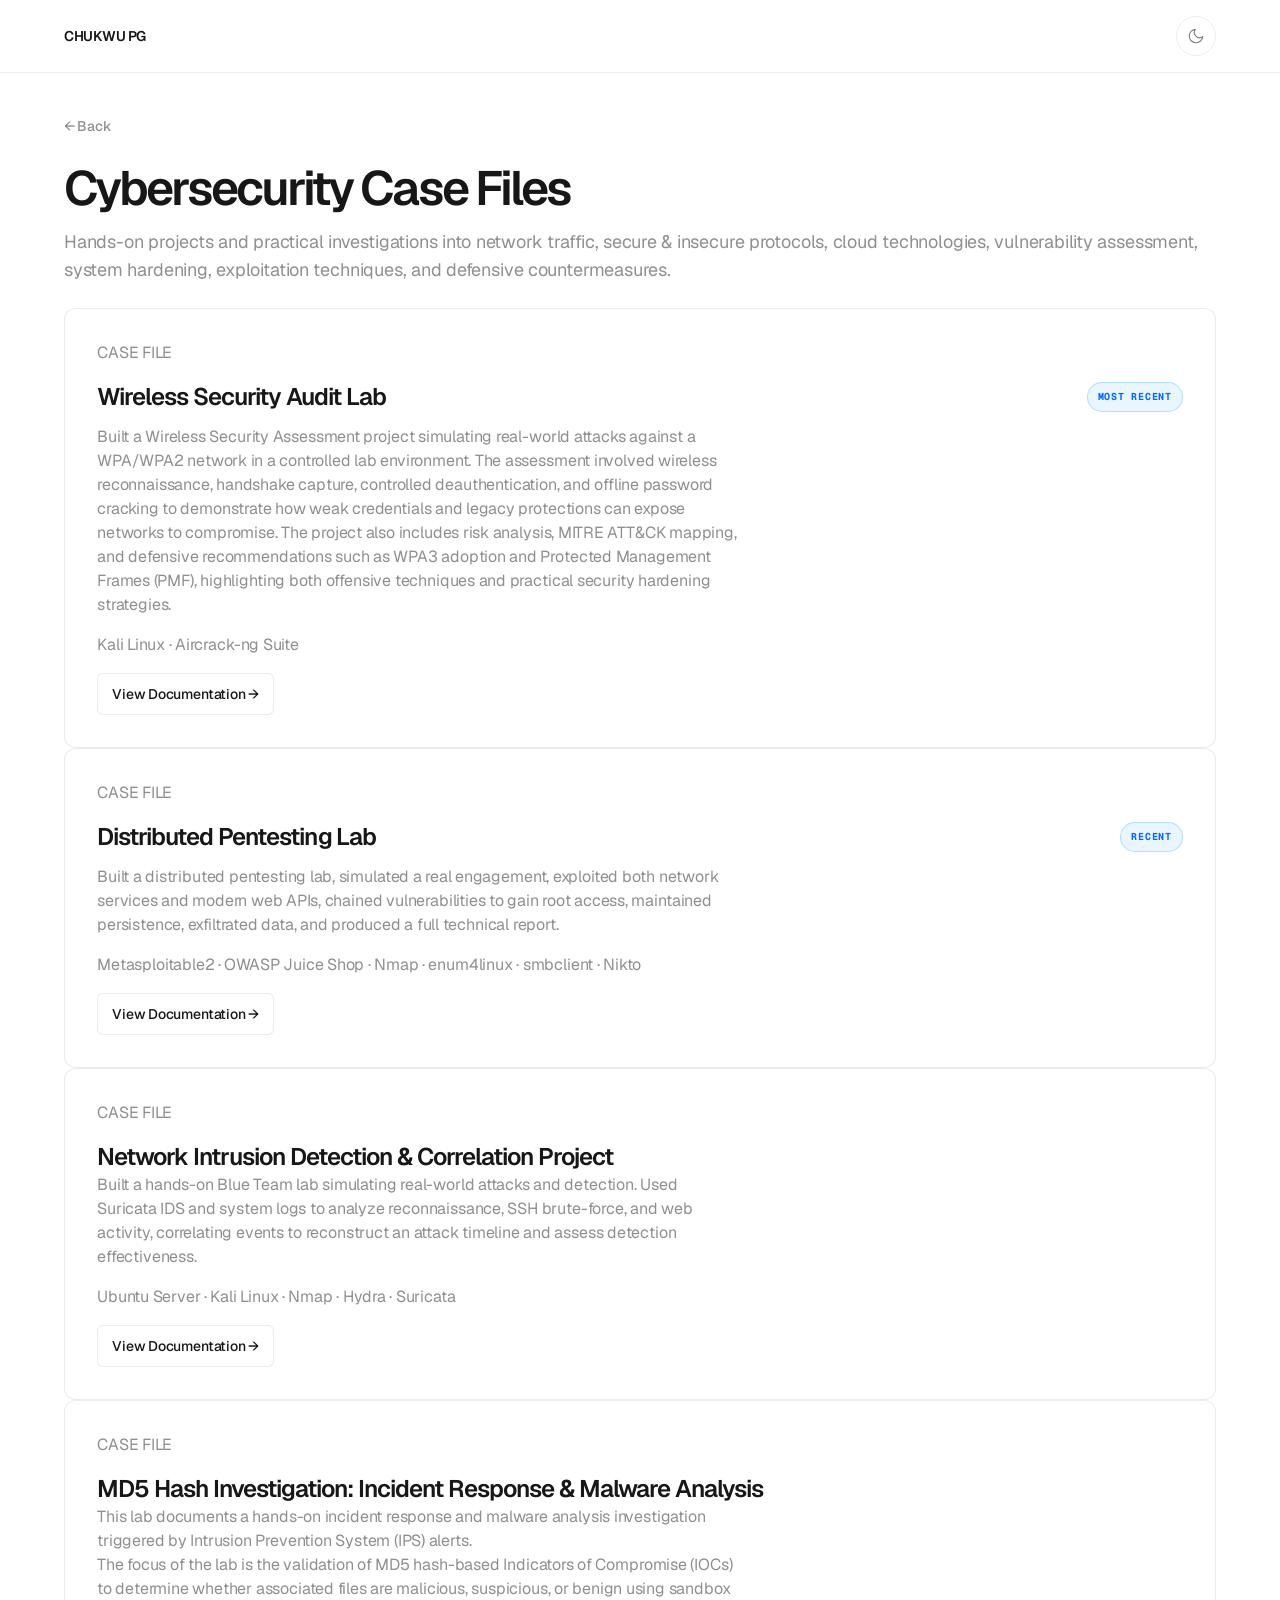
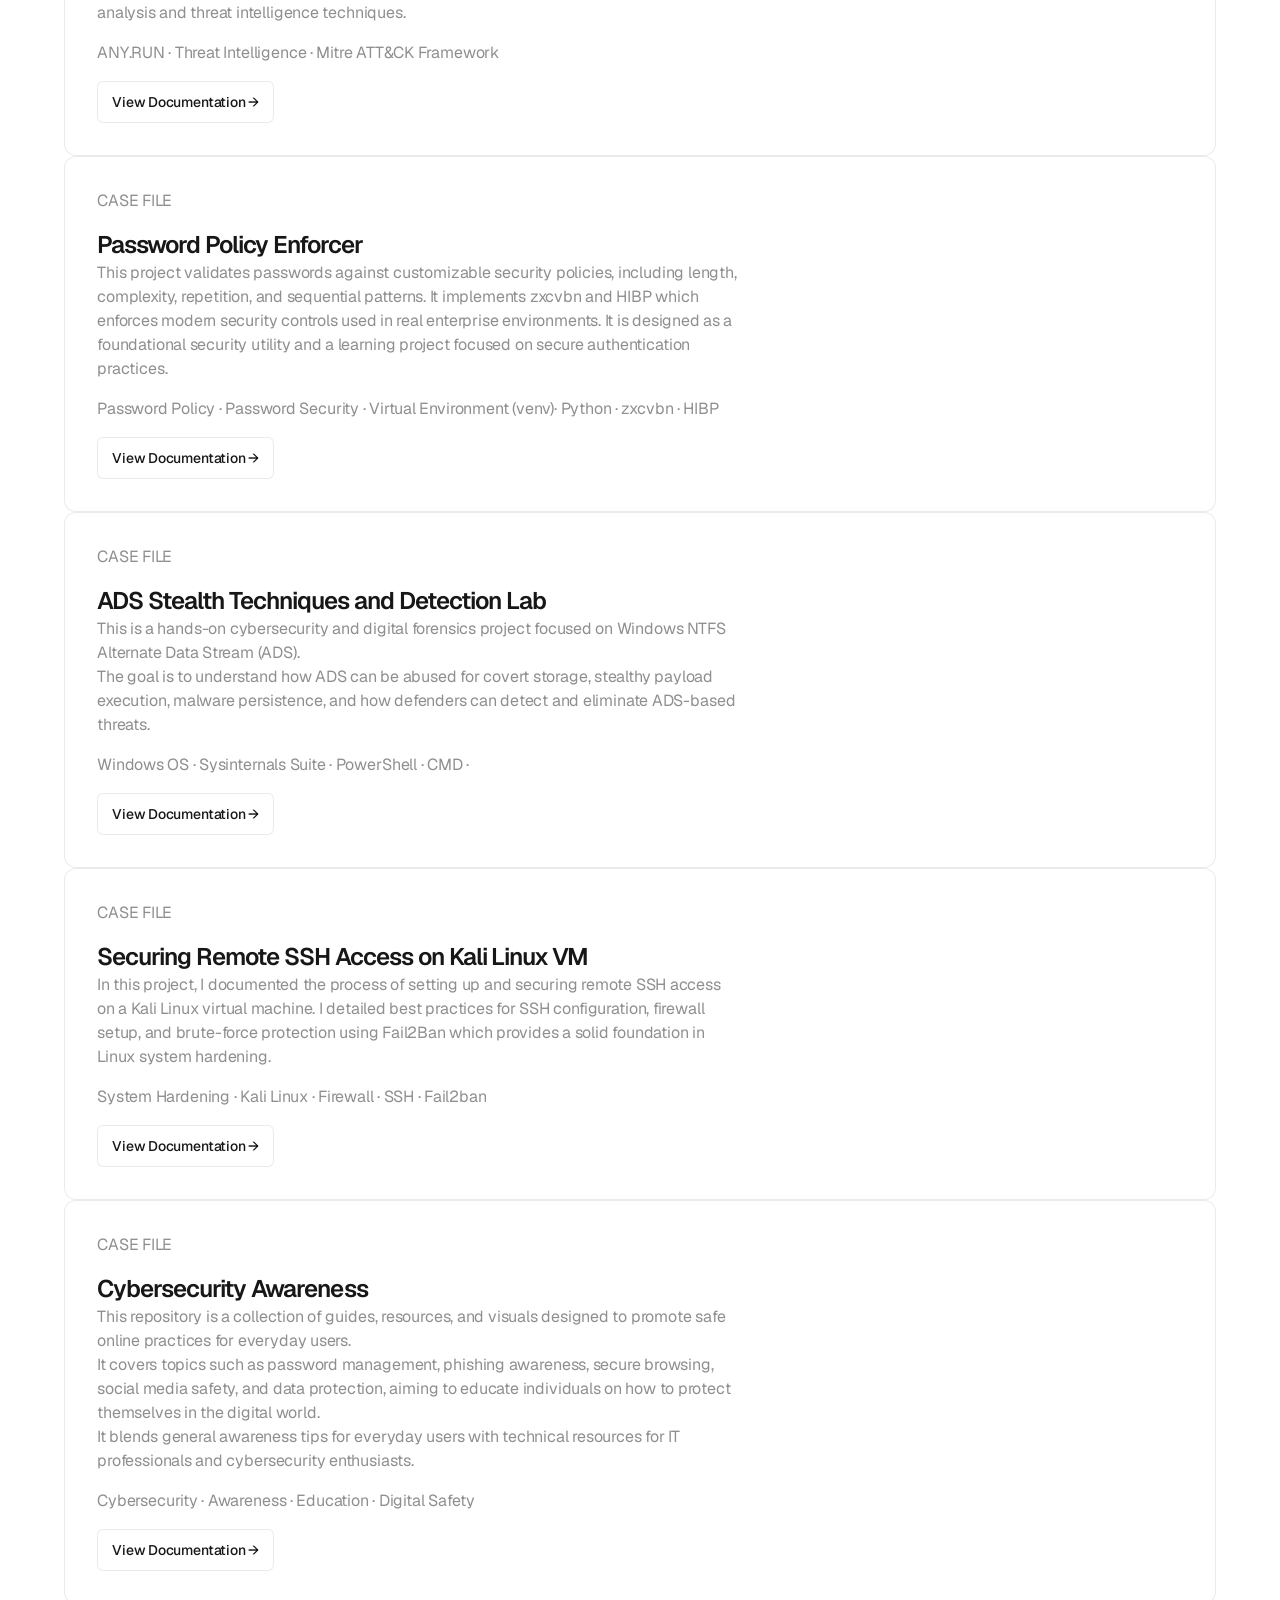
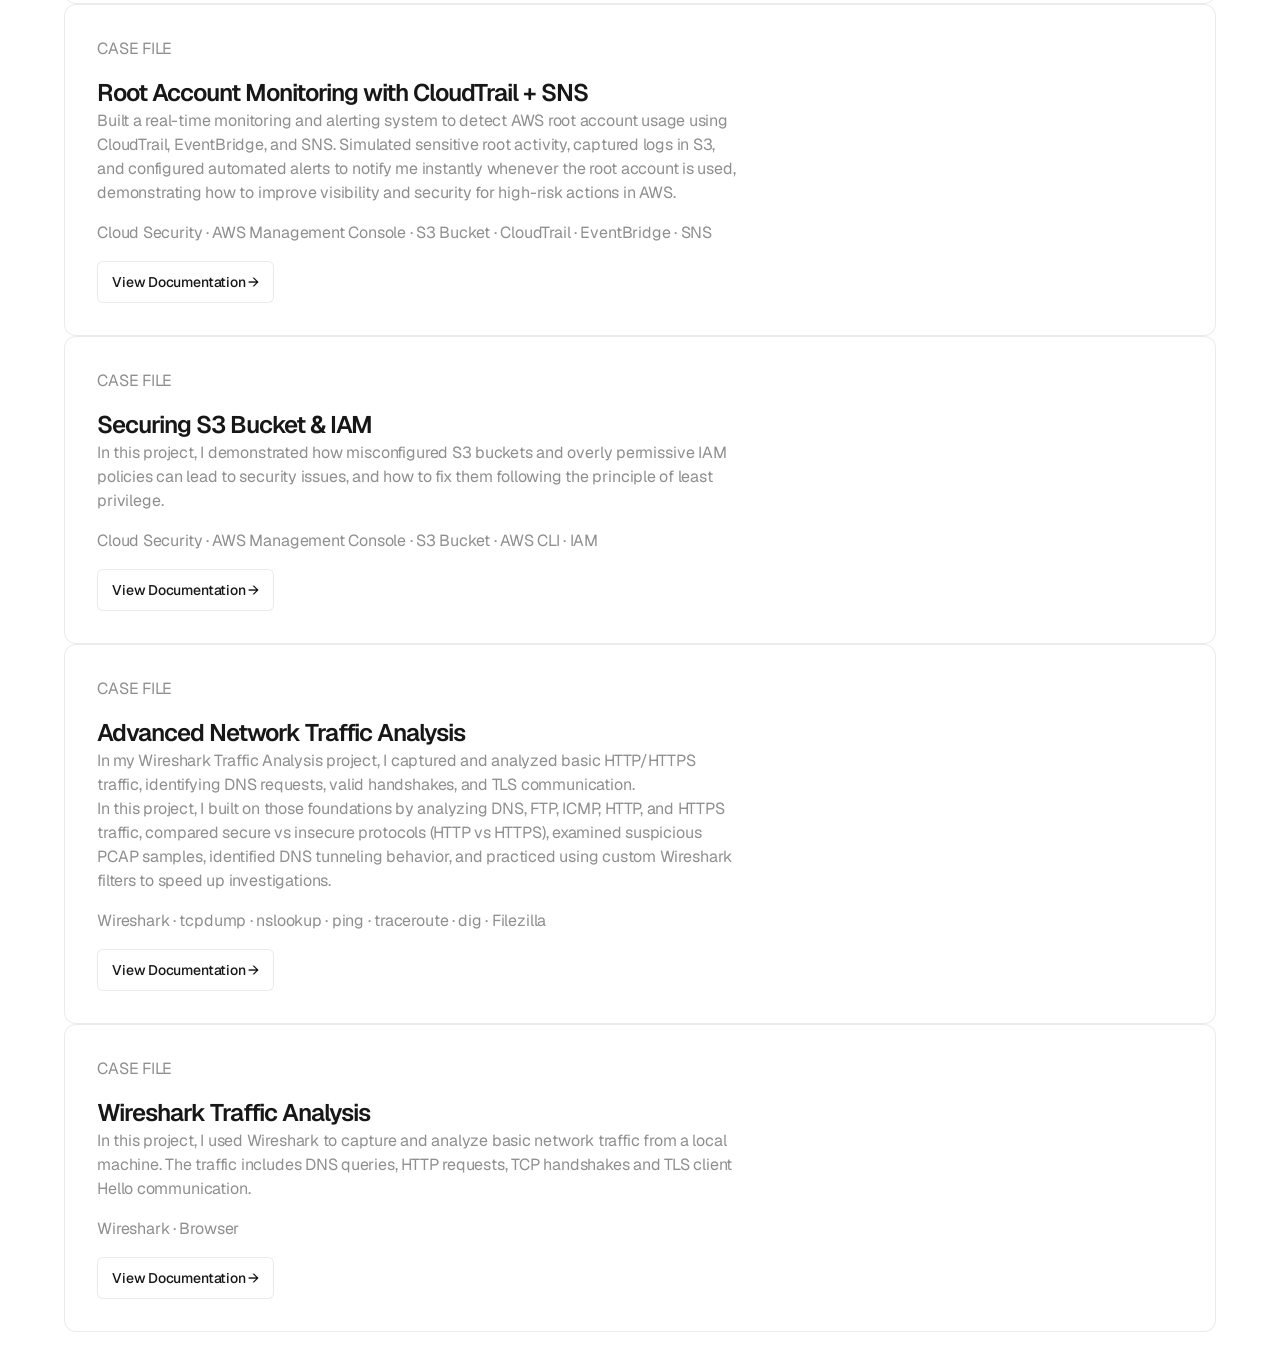
==== commit 83d1d18f: "Added wireless security project and resume link Add a new "Wireless Security Audit Lab" project card" ====
--- a/cybersecurity.html
+++ b/cybersecurity.html
@@ -40,12 +40,25 @@
       Hands-on projects and practical investigations into network traffic, secure & insecure protocols, cloud technologies, vulnerability assessment, system hardening, exploitation techniques, and defensive countermeasures.
     </p>
   </div>
+    <div class="project-card">
+      <p class="case-label">CASE FILE</p>
+      <div class="project-header">
+        <h3>Wireless Security Audit Lab</h3>
+        <span class="recent-badge">Most Recent</span>
+      </div>
+      <p>
+        Built a Wireless Security Assessment project simulating real-world attacks against a WPA/WPA2 network in a controlled lab environment. The assessment involved wireless reconnaissance, handshake capture, controlled deauthentication, and offline password cracking to demonstrate how weak credentials and legacy protections can expose networks to compromise. 
+        The project also includes risk analysis, MITRE ATT&CK mapping, and defensive recommendations such as WPA3 adoption and Protected Management Frames (PMF), highlighting both offensive techniques and practical security hardening strategies.
+      </p>
+      <p class="tags">Kali Linux · Aircrack-ng Suite </p>
+      <a href="https://github.com/chukwupg/wireless-security-audit-lab">View Documentation →</a>
+    </div>
 
     <div class="project-card">
       <p class="case-label">CASE FILE</p>
       <div class="project-header">
         <h3>Distributed Pentesting Lab</h3>
-        <span class="recent-badge">Most Recent</span>
+        <span class="recent-badge">Recent</span>
       </div>
       <p>
         Built a distributed pentesting lab, simulated a real engagement, exploited both network services and modern web APIs, chained vulnerabilities to gain root access, maintained persistence, exfiltrated data, and produced a full technical report.
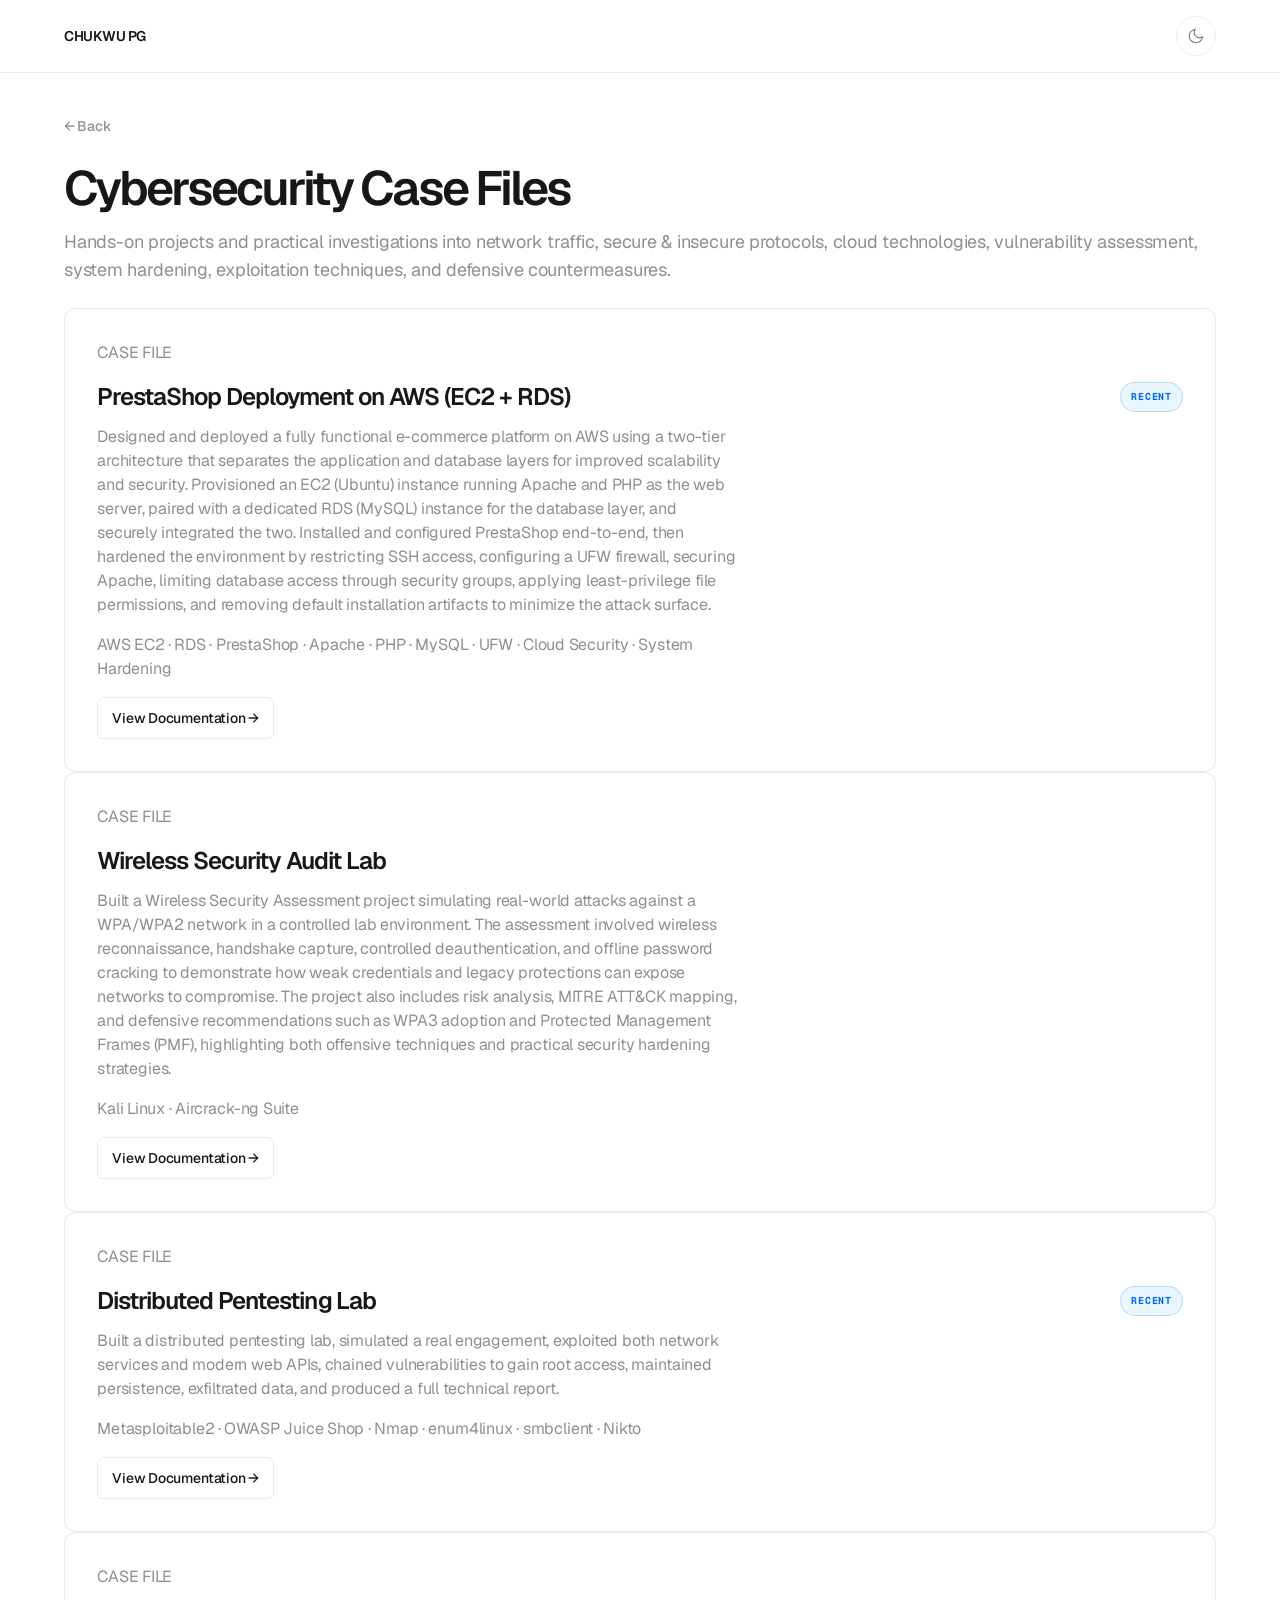
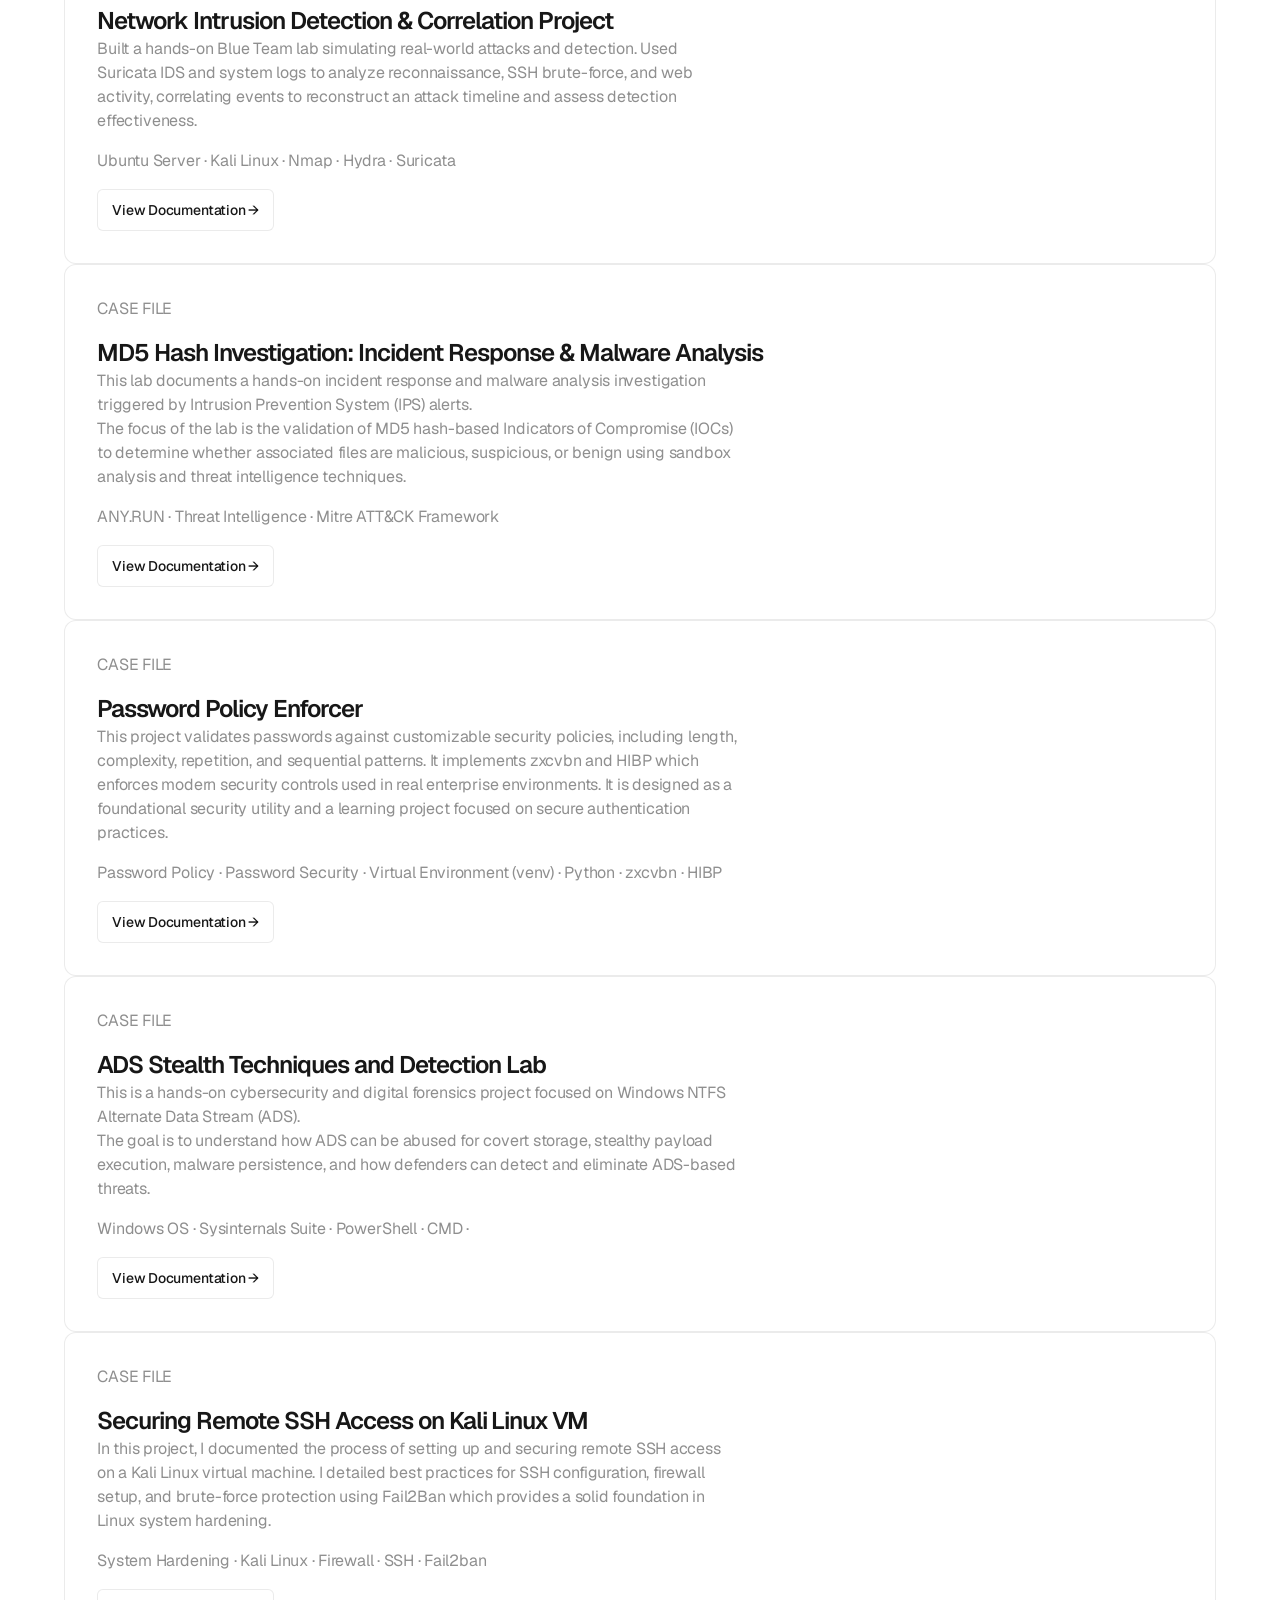
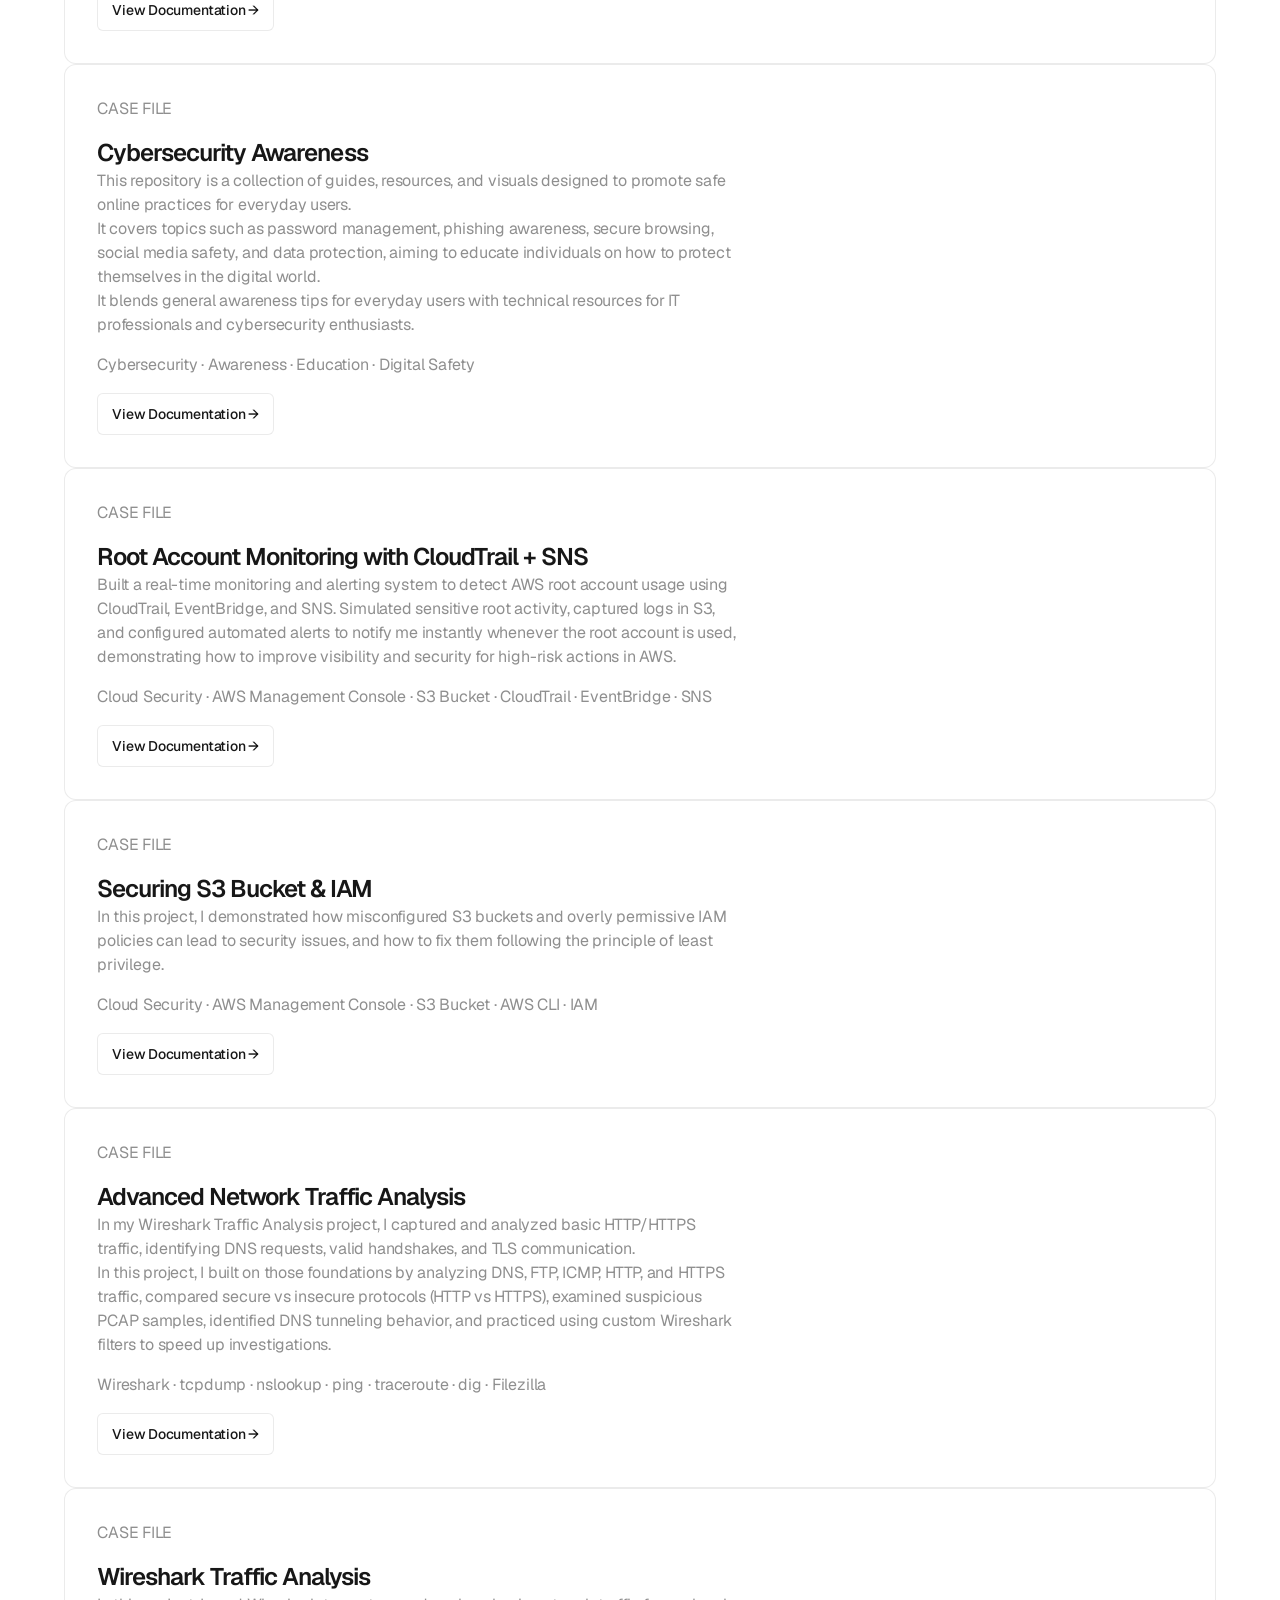
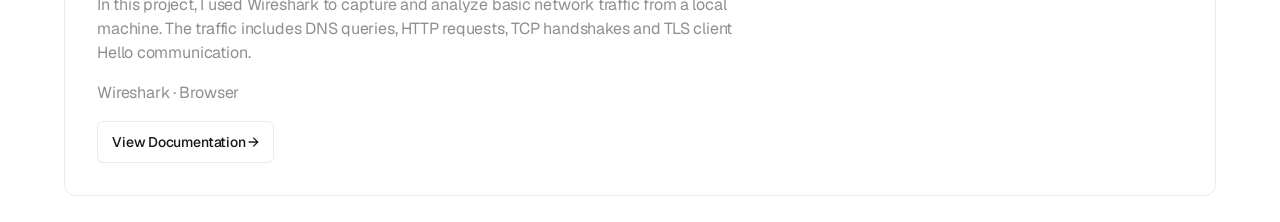
==== commit 1380f338: "Add AWS PrestaShop deployment project This commit adds a new project card for a PrestaShop deploymen" ====
--- a/cybersecurity.html
+++ b/cybersecurity.html
@@ -40,11 +40,26 @@
       Hands-on projects and practical investigations into network traffic, secure & insecure protocols, cloud technologies, vulnerability assessment, system hardening, exploitation techniques, and defensive countermeasures.
     </p>
   </div>
+    
+    <div class="project-card">
+      <p class="case-label">CASE FILE</p>
+      <div class="project-header">
+        <h3>PrestaShop Deployment on AWS (EC2 + RDS)</h3>
+        <span class="recent-badge">Recent</span>
+      </div>
+      <p>
+        Designed and deployed a fully functional e-commerce platform on AWS using a two-tier architecture that separates the application and database layers for improved scalability and security. 
+        Provisioned an EC2 (Ubuntu) instance running Apache and PHP as the web server, paired with a dedicated RDS (MySQL) instance for the database layer, and securely integrated the two. 
+        Installed and configured PrestaShop end-to-end, then hardened the environment by restricting SSH access, configuring a UFW firewall, securing Apache, limiting database access through security groups, applying least-privilege file permissions, and removing default installation artifacts to minimize the attack surface.
+      </p>
+      <p class="tags">AWS EC2 · RDS · PrestaShop · Apache · PHP · MySQL · UFW · Cloud Security · System Hardening</p>
+      <a href="https://github.com/chukwupg/prestashop-aws-deployment">View Documentation →</a>
+    </div>
+
     <div class="project-card">
       <p class="case-label">CASE FILE</p>
       <div class="project-header">
         <h3>Wireless Security Audit Lab</h3>
-        <span class="recent-badge">Most Recent</span>
       </div>
       <p>
         Built a Wireless Security Assessment project simulating real-world attacks against a WPA/WPA2 network in a controlled lab environment. The assessment involved wireless reconnaissance, handshake capture, controlled deauthentication, and offline password cracking to demonstrate how weak credentials and legacy protections can expose networks to compromise. 
@@ -98,7 +113,7 @@
         It implements zxcvbn and HIBP which enforces modern security controls used in real enterprise environments. 
         It is designed as a foundational security utility and a learning project focused on secure authentication practices.
       </p>
-      <p class="tags">Password Policy · Password Security · Virtual Environment (venv)· Python · zxcvbn · HIBP</p>
+      <p class="tags">Password Policy · Password Security · Virtual Environment (venv) · Python · zxcvbn · HIBP</p>
       <a href="https://github.com/chukwupg/password-policy-enforcer">View Documentation →</a>
     </div>
 
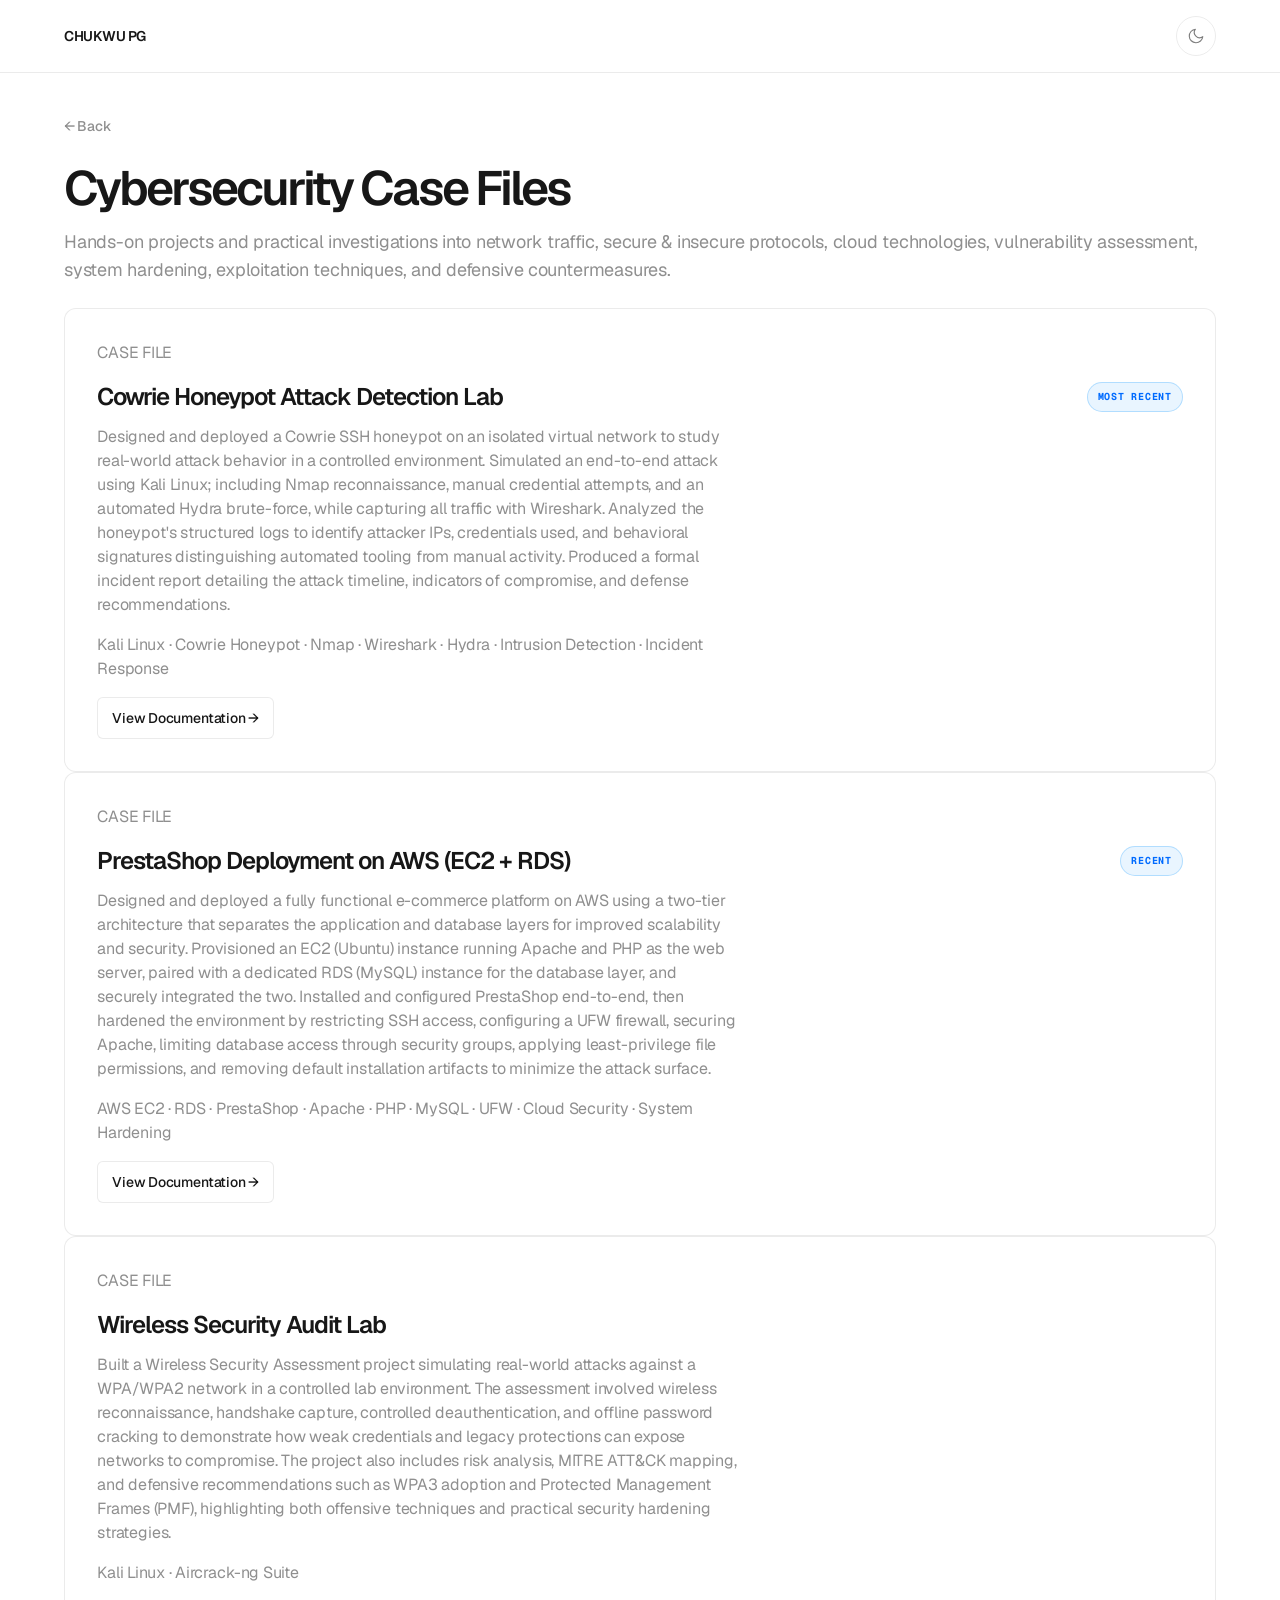
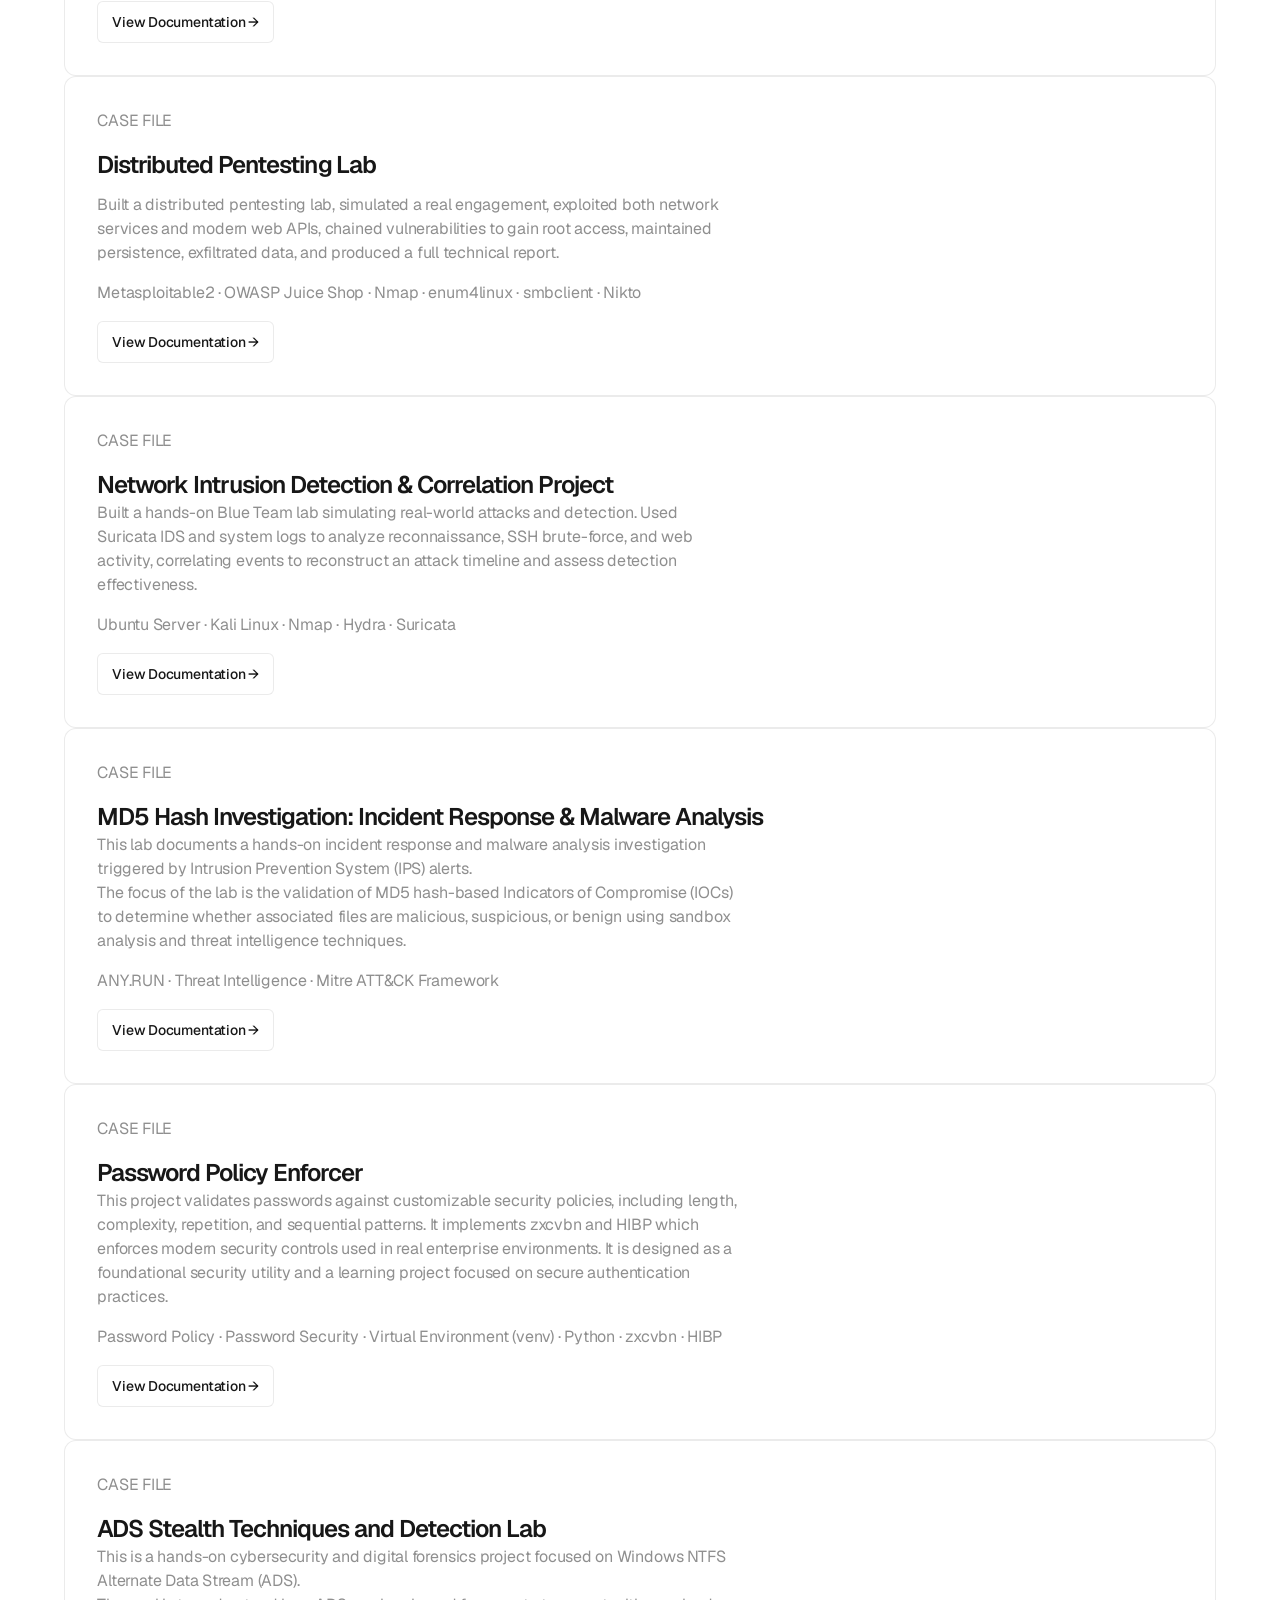
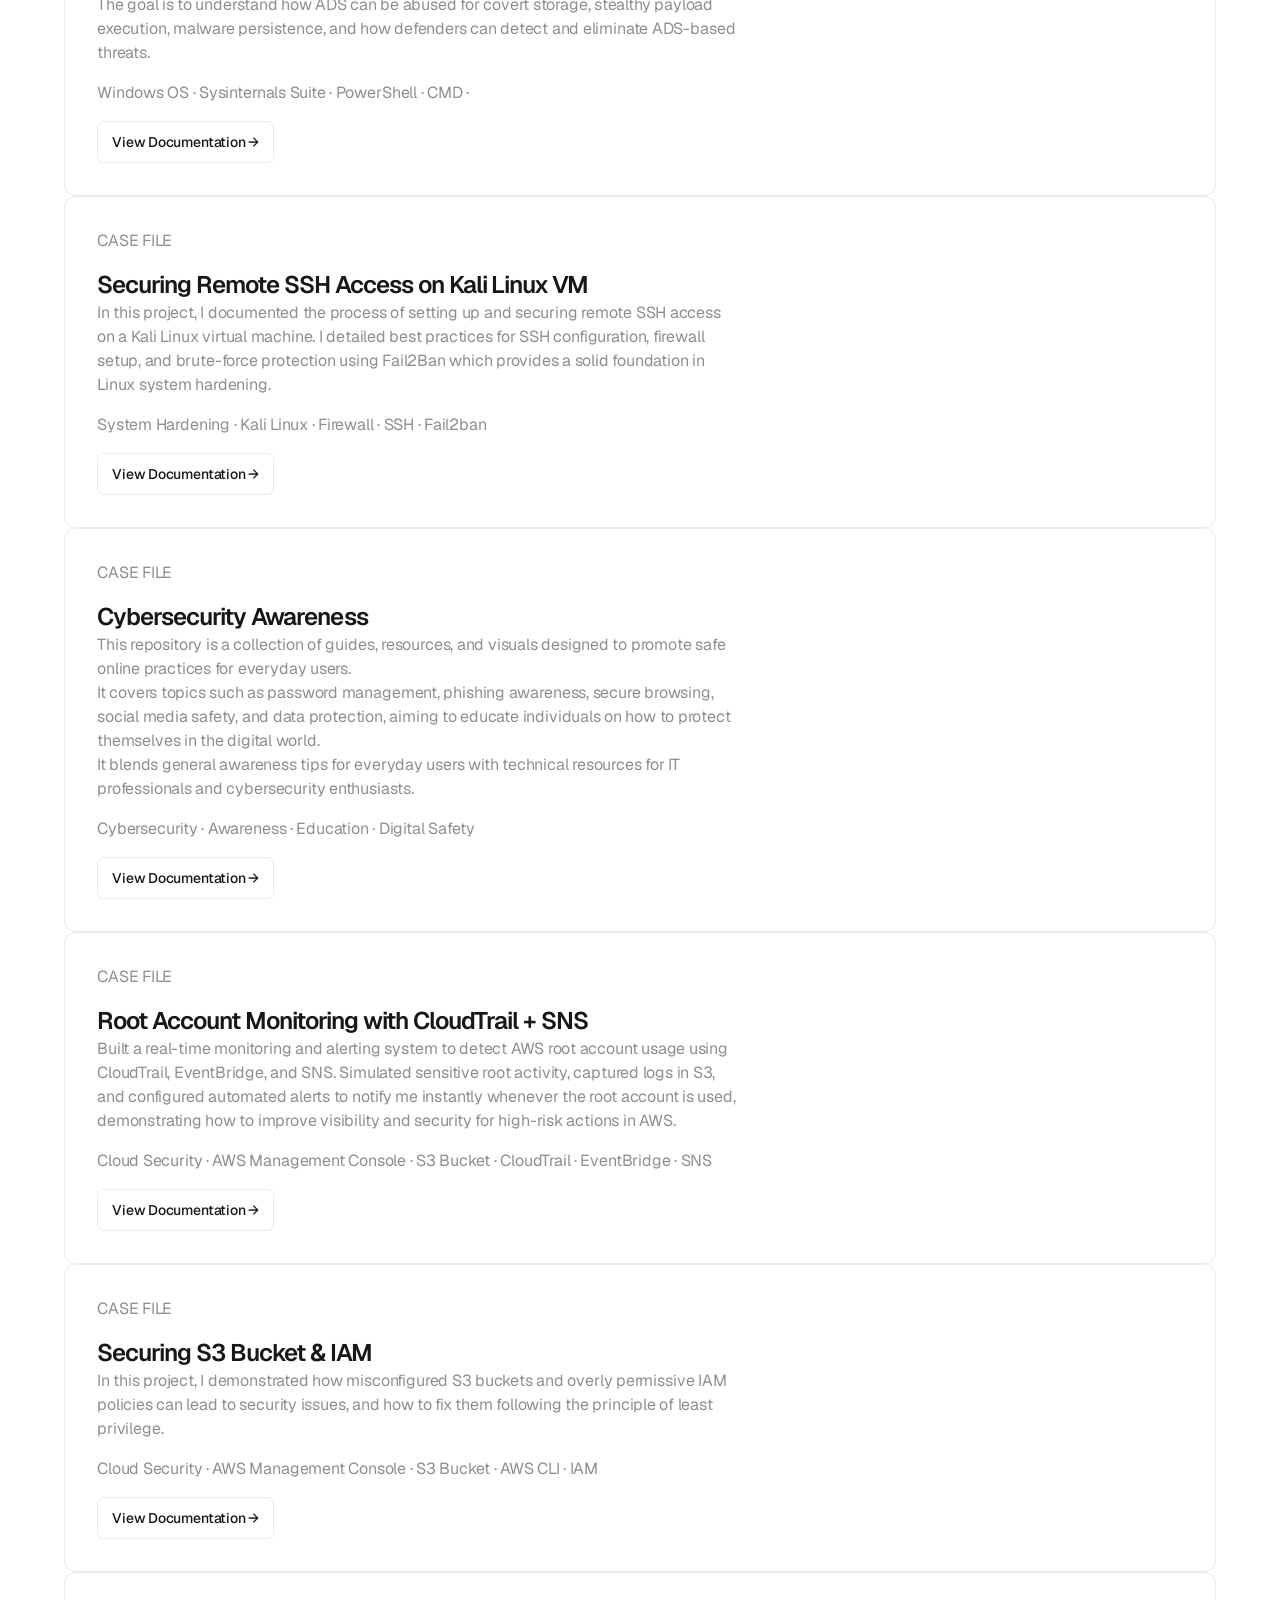
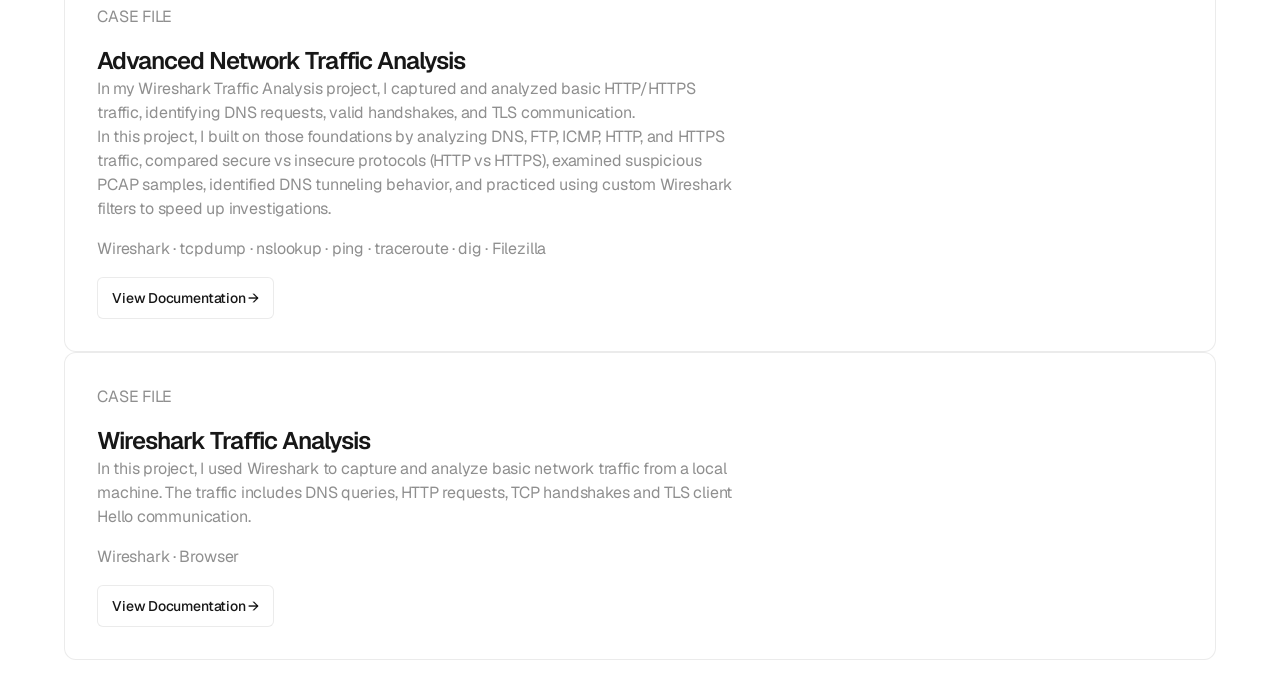
==== commit a776f913: "Add Cowrie honeypot project Adds a new project card for 'Cowrie Honeypot Attack Detection Lab' to cy" ====
--- a/cybersecurity.html
+++ b/cybersecurity.html
@@ -40,7 +40,23 @@
       Hands-on projects and practical investigations into network traffic, secure & insecure protocols, cloud technologies, vulnerability assessment, system hardening, exploitation techniques, and defensive countermeasures.
     </p>
   </div>
-    
+  
+  <div class="project-card">
+      <p class="case-label">CASE FILE</p>
+      <div class="project-header">
+        <h3>Cowrie Honeypot Attack Detection Lab</h3>
+        <span class="recent-badge">Most Recent</span>
+      </div>
+      <p>
+        Designed and deployed a Cowrie SSH honeypot on an isolated virtual network to study real-world attack behavior in a controlled environment. 
+        Simulated an end-to-end attack using Kali Linux; including Nmap reconnaissance, manual credential attempts, and an automated Hydra brute-force, while capturing all traffic with Wireshark. 
+        Analyzed the honeypot's structured logs to identify attacker IPs, credentials used, and behavioral signatures distinguishing automated tooling from manual activity. 
+        Produced a formal incident report detailing the attack timeline, indicators of compromise, and defense recommendations. 
+      </p>
+      <p class="tags">Kali Linux · Cowrie Honeypot · Nmap · Wireshark · Hydra · Intrusion Detection · Incident Response</p>
+      <a href="https://github.com/chukwupg/cowrie-honeypot-attack-detection-lab">View Documentation →</a>
+    </div>
+
     <div class="project-card">
       <p class="case-label">CASE FILE</p>
       <div class="project-header">
@@ -73,7 +89,6 @@
       <p class="case-label">CASE FILE</p>
       <div class="project-header">
         <h3>Distributed Pentesting Lab</h3>
-        <span class="recent-badge">Recent</span>
       </div>
       <p>
         Built a distributed pentesting lab, simulated a real engagement, exploited both network services and modern web APIs, chained vulnerabilities to gain root access, maintained persistence, exfiltrated data, and produced a full technical report.
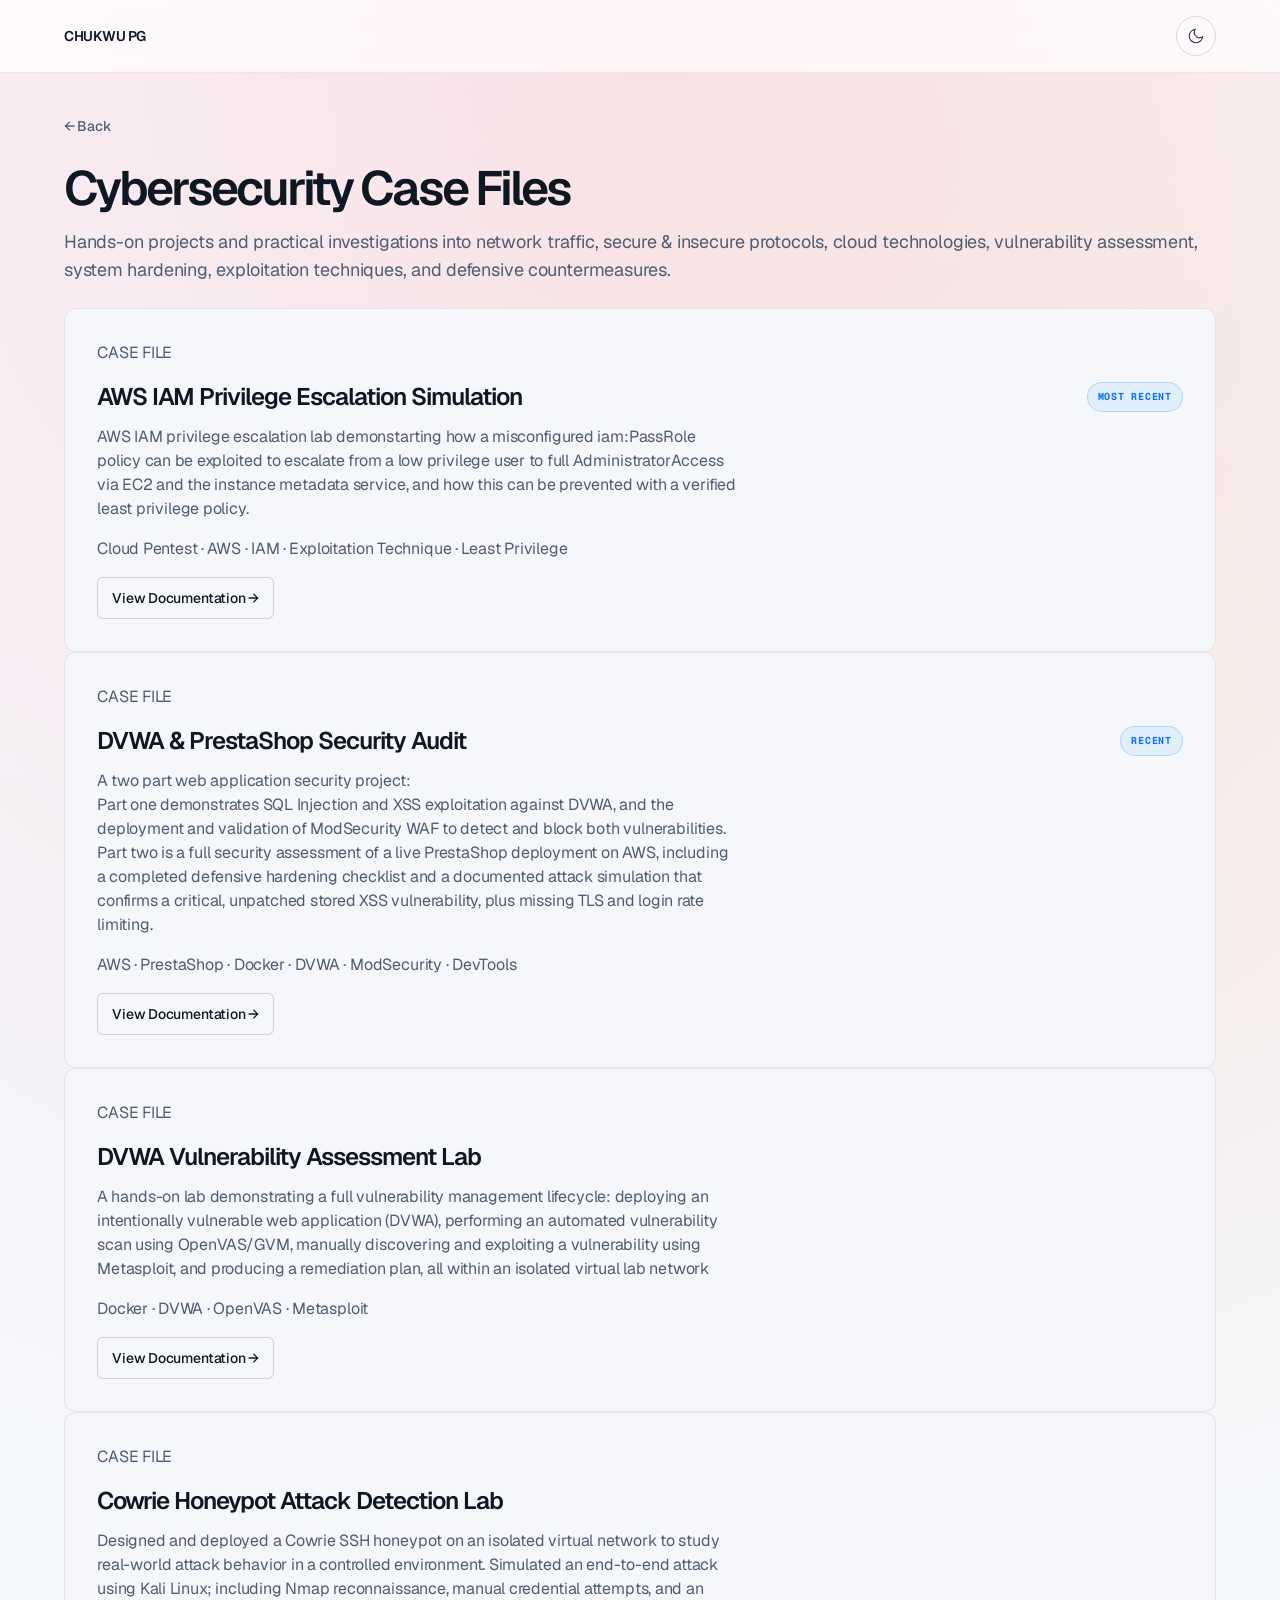
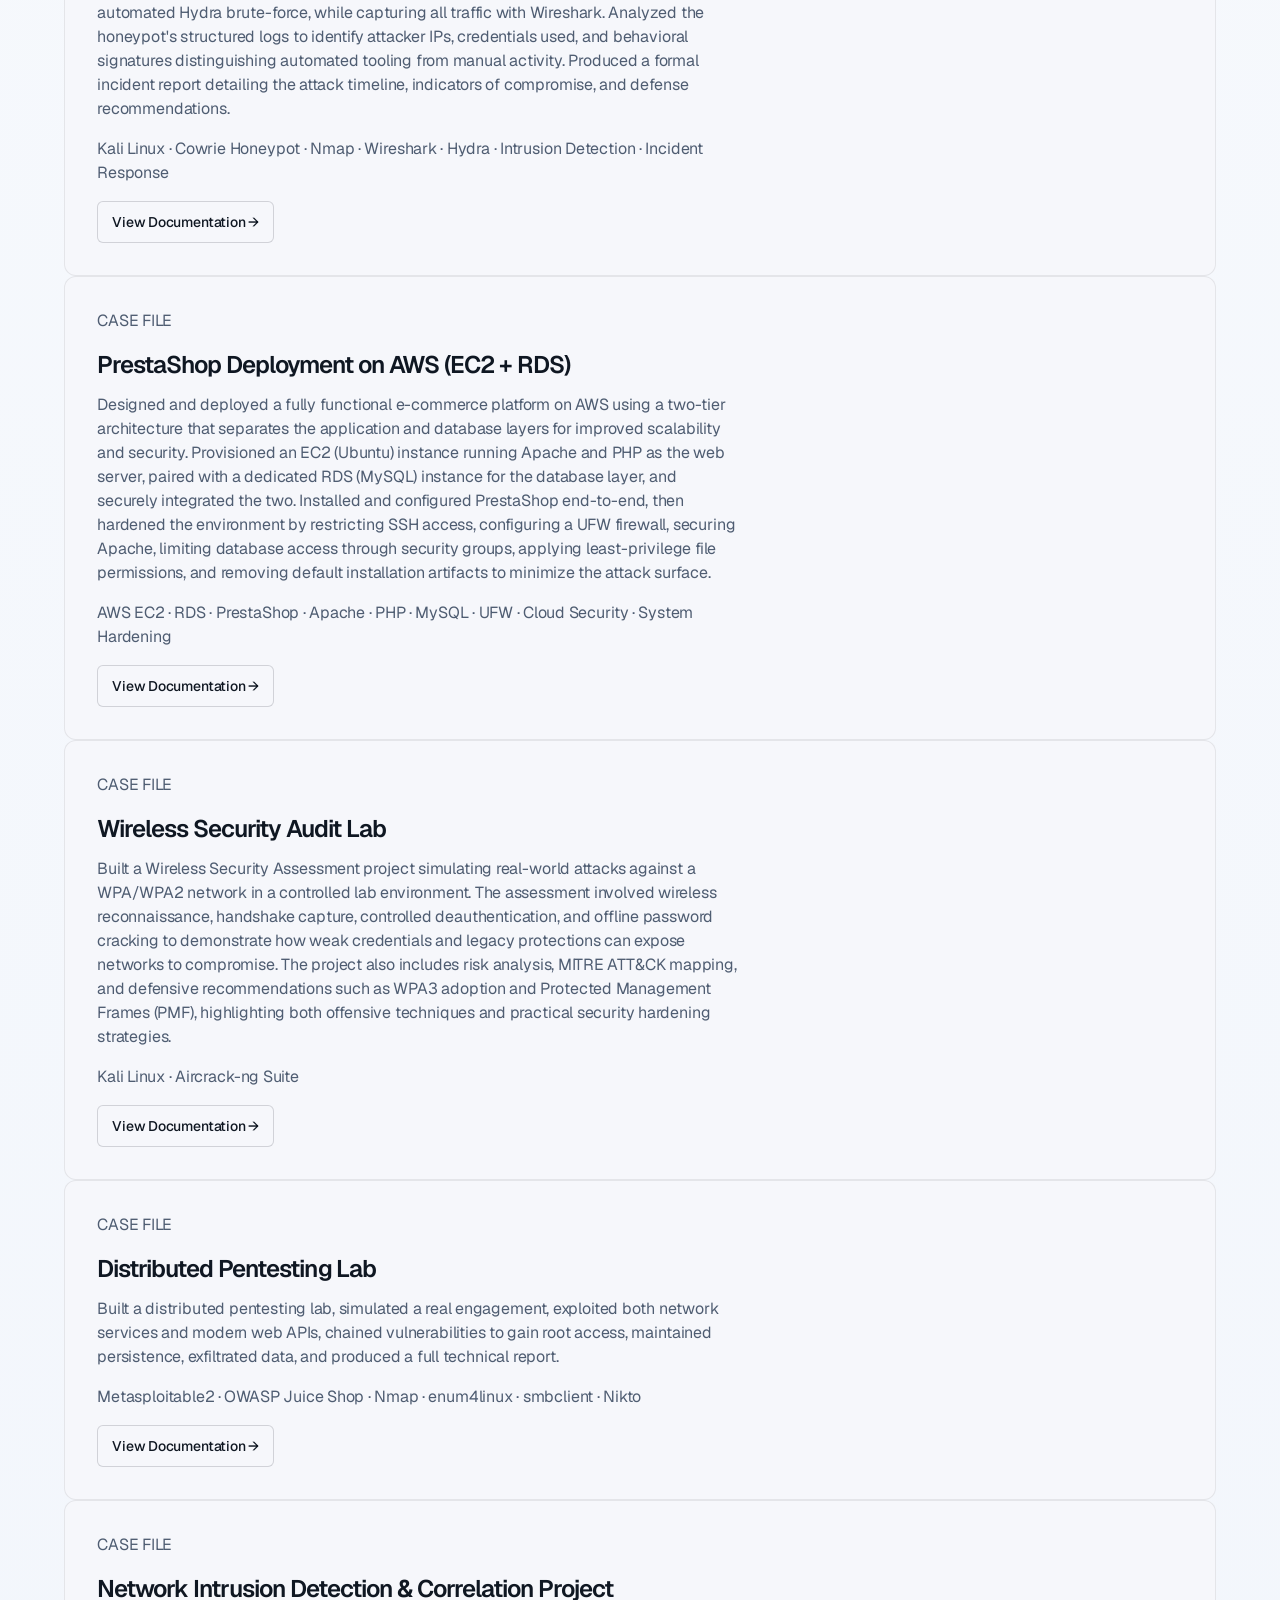
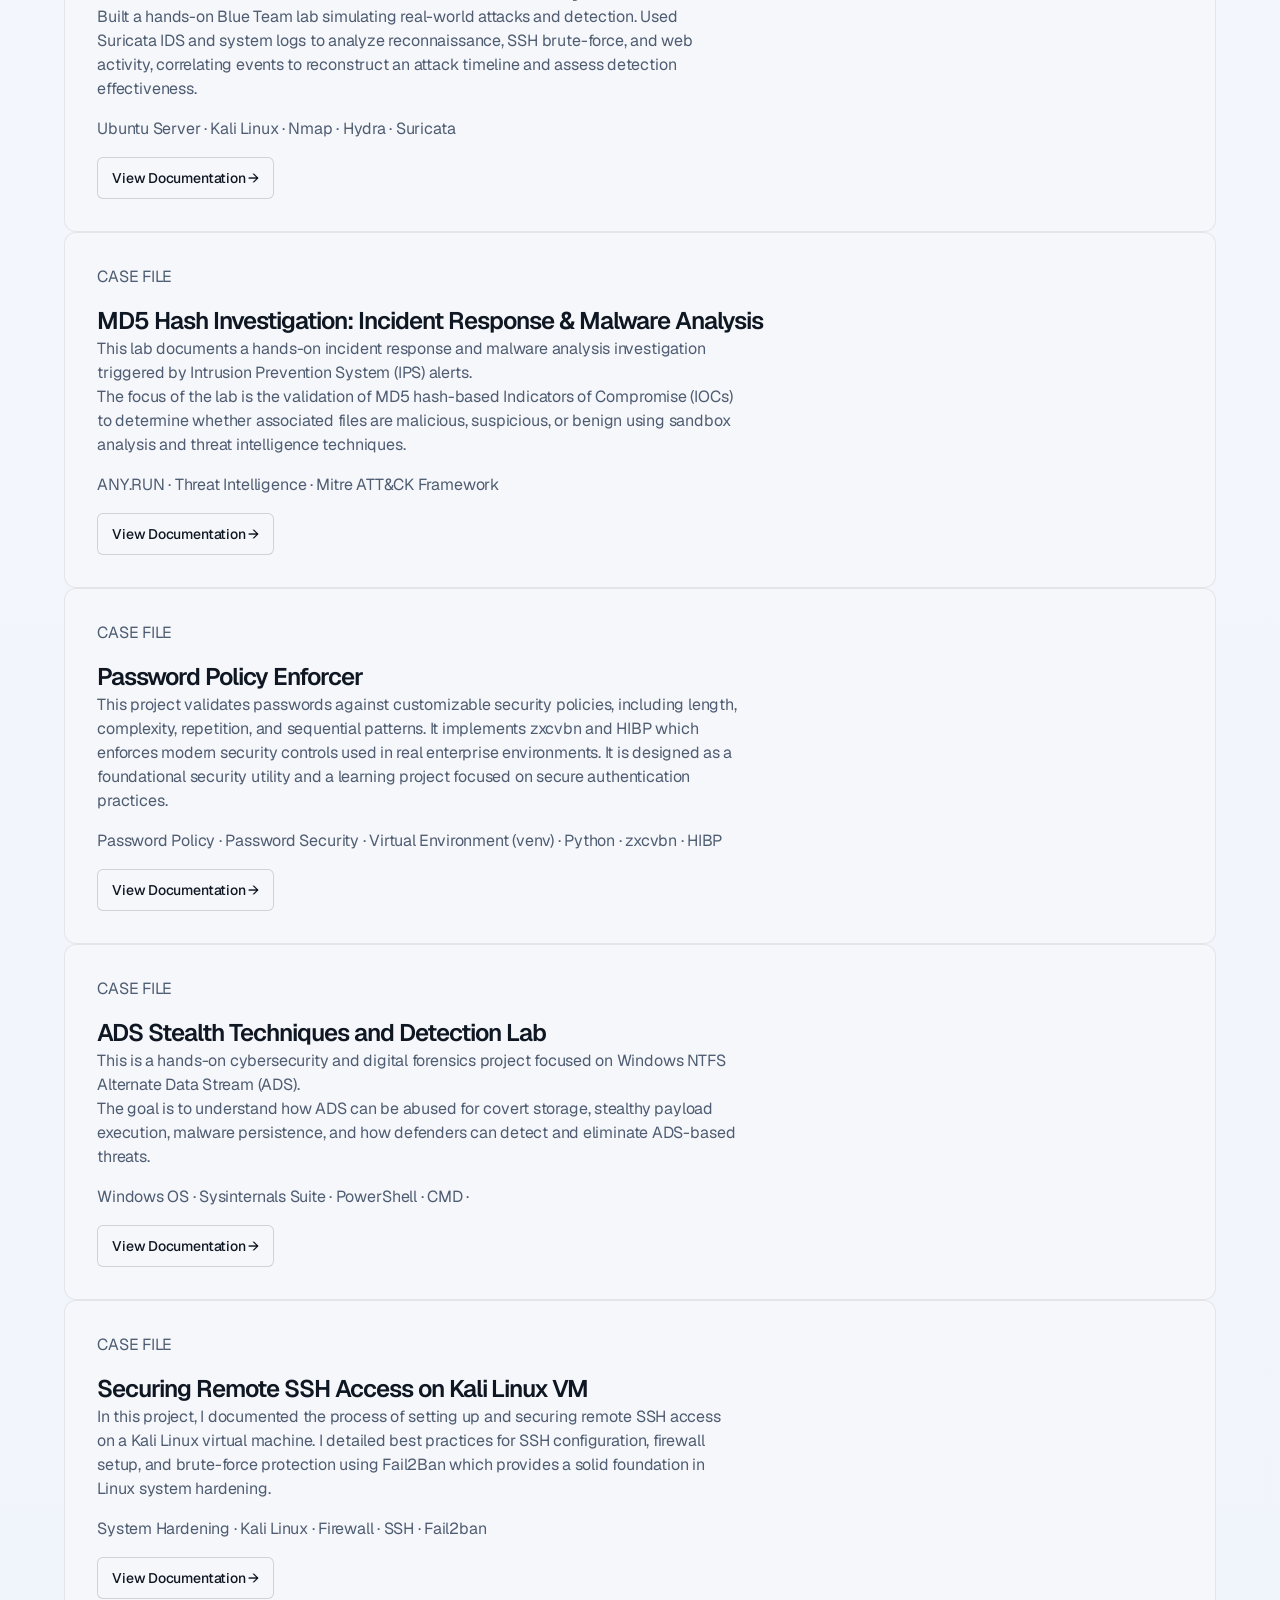
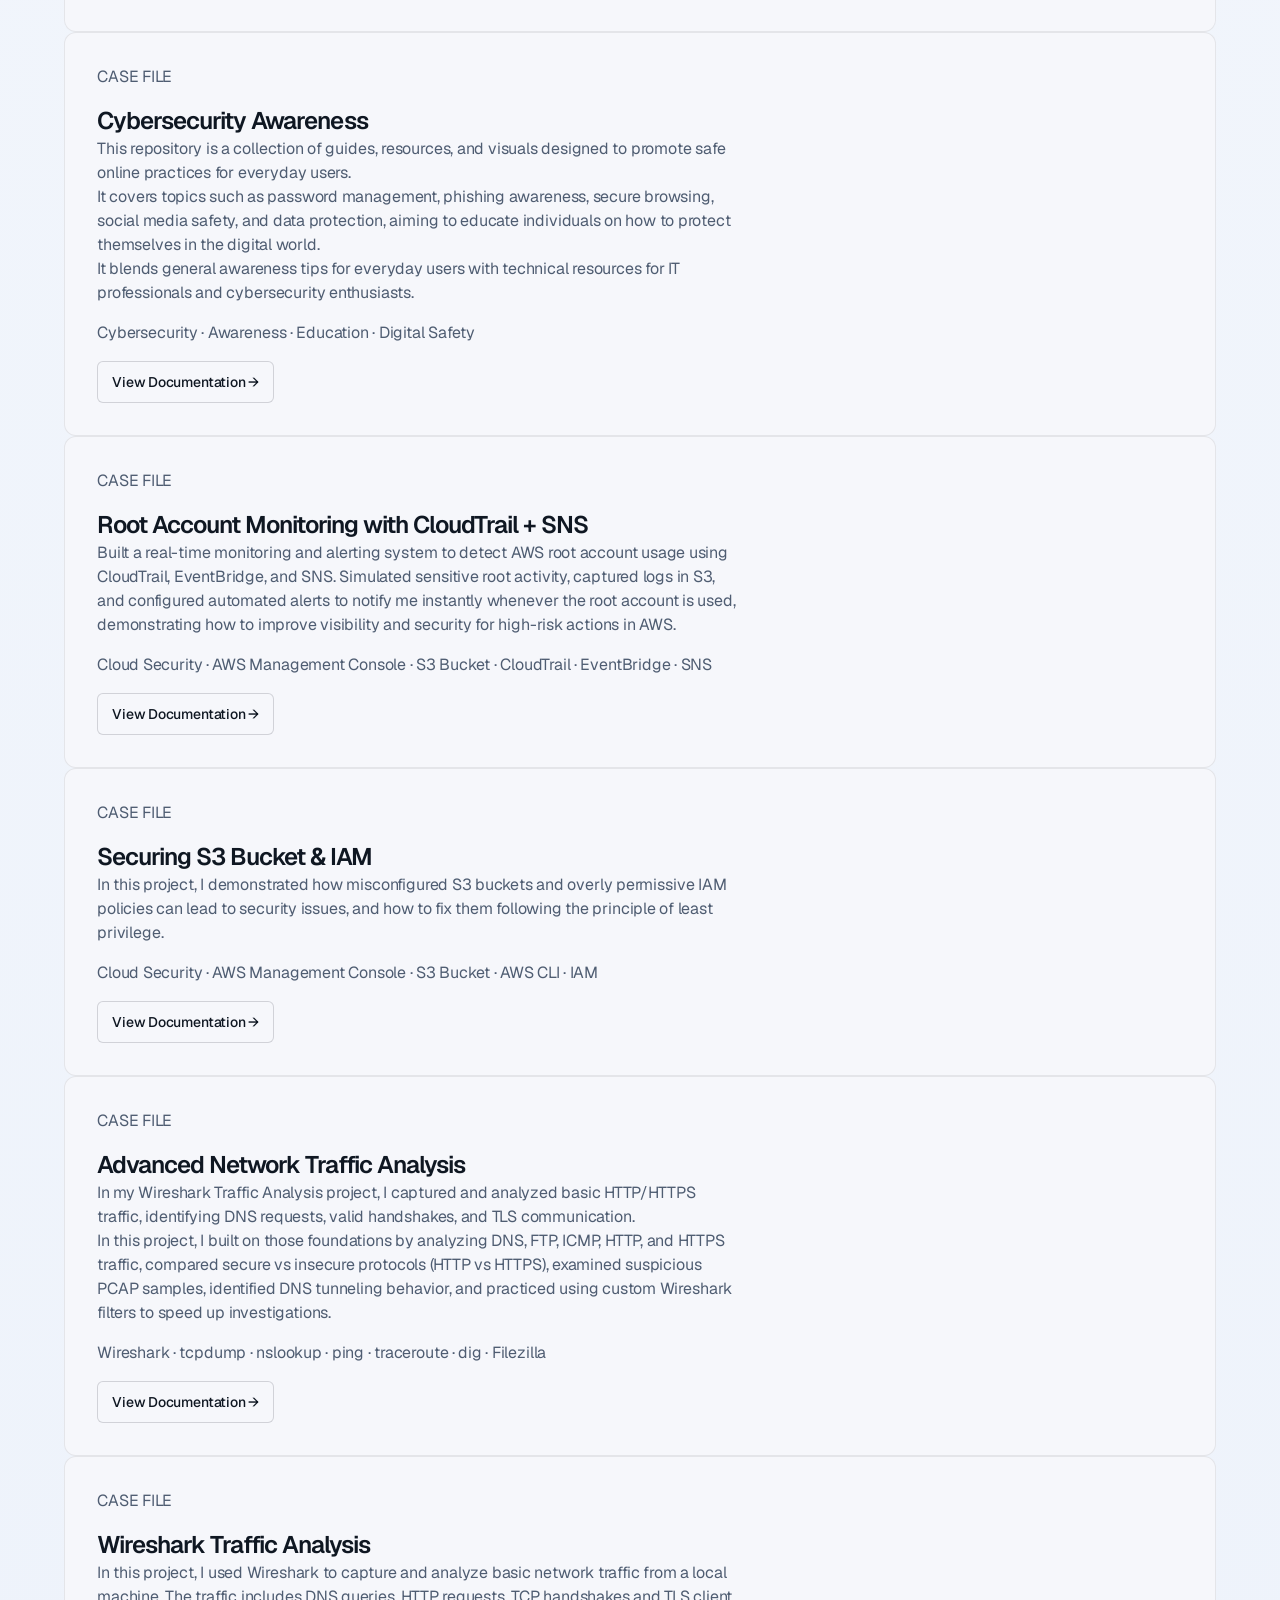
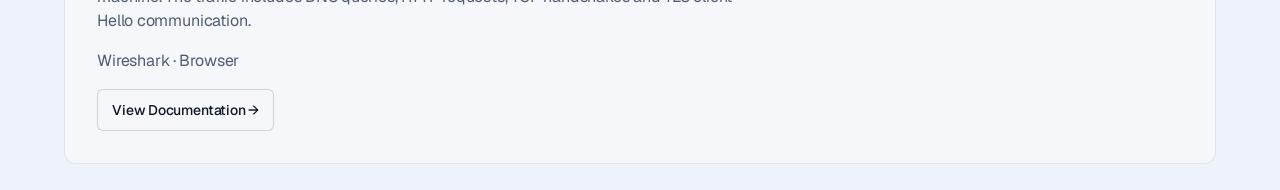
==== commit 32c3cc58: "Add cybersecurity project case studies This commit expands the cybersecurity portfolio section with " ====
--- a/cybersecurity.html
+++ b/cybersecurity.html
@@ -44,8 +44,48 @@
   <div class="project-card">
       <p class="case-label">CASE FILE</p>
       <div class="project-header">
+        <h3>AWS IAM Privilege Escalation Simulation</h3>
+        <span class="recent-badge">Most Recent</span>
+      </div>
+      <p>
+        AWS IAM privilege escalation lab demonstarting how a misconfigured iam:PassRole policy can be exploited to escalate from a low privilege user to full AdministratorAccess via EC2 and the instance metadata service, and how this can be prevented with a verified least privilege policy.
+      </p>
+      <p class="tags">Cloud Pentest · AWS · IAM · Exploitation Technique · Least Privilege</p>
+      <a href="https://github.com/chukwupg/aws-iam-privilege-escalation-simulation">View Documentation →</a>
+  </div>
+
+  <div class="project-card">
+      <p class="case-label">CASE FILE</p>
+      <div class="project-header">
+        <h3>DVWA & PrestaShop Security Audit</h3>
+        <span class="recent-badge">Recent</span>
+      </div>
+      <p>
+        A two part web application security project: </br>     
+        Part one demonstrates SQL Injection and XSS exploitation against DVWA, and the deployment and validation of ModSecurity WAF to detect and block both vulnerabilities. <br>
+        Part two is a full security assessment of a live PrestaShop deployment on AWS, including a completed defensive hardening checklist and a documented attack simulation that confirms a critical, unpatched stored XSS vulnerability, plus missing TLS and login rate limiting.
+      </p>
+      <p class="tags">AWS · PrestaShop · Docker · DVWA · ModSecurity · DevTools </p>
+      <a href="https://github.com/chukwupg/dvwa-prestashop-security-audit">View Documentation →</a>
+  </div>
+
+  <div class="project-card">
+      <p class="case-label">CASE FILE</p>
+      <div class="project-header">
+        <h3>DVWA Vulnerability Assessment Lab</h3>
+      </div>
+      <p>
+        A hands-on lab demonstrating a full vulnerability management lifecycle: deploying an intentionally vulnerable web application (DVWA), performing an automated vulnerability scan using OpenVAS/GVM, 
+        manually discovering and exploiting a vulnerability using Metasploit, and producing a remediation plan, all within an isolated virtual lab network
+      </p>
+      <p class="tags">Docker · DVWA · OpenVAS · Metasploit </p>
+      <a href="https://github.com/chukwupg/dvwa-vulnerability-assessment-lab">View Documentation →</a> 
+  </div>
+
+  <div class="project-card">
+      <p class="case-label">CASE FILE</p>
+      <div class="project-header">
         <h3>Cowrie Honeypot Attack Detection Lab</h3>
-        <span class="recent-badge">Most Recent</span>
       </div>
       <p>
         Designed and deployed a Cowrie SSH honeypot on an isolated virtual network to study real-world attack behavior in a controlled environment. 
@@ -61,12 +101,12 @@
       <p class="case-label">CASE FILE</p>
       <div class="project-header">
         <h3>PrestaShop Deployment on AWS (EC2 + RDS)</h3>
-        <span class="recent-badge">Recent</span>
       </div>
       <p>
         Designed and deployed a fully functional e-commerce platform on AWS using a two-tier architecture that separates the application and database layers for improved scalability and security. 
         Provisioned an EC2 (Ubuntu) instance running Apache and PHP as the web server, paired with a dedicated RDS (MySQL) instance for the database layer, and securely integrated the two. 
-        Installed and configured PrestaShop end-to-end, then hardened the environment by restricting SSH access, configuring a UFW firewall, securing Apache, limiting database access through security groups, applying least-privilege file permissions, and removing default installation artifacts to minimize the attack surface.
+        Installed and configured PrestaShop end-to-end, then hardened the environment by restricting SSH access, configuring a UFW firewall, securing Apache, 
+        limiting database access through security groups, applying least-privilege file permissions, and removing default installation artifacts to minimize the attack surface.
       </p>
       <p class="tags">AWS EC2 · RDS · PrestaShop · Apache · PHP · MySQL · UFW · Cloud Security · System Hardening</p>
       <a href="https://github.com/chukwupg/prestashop-aws-deployment">View Documentation →</a>
--- a/style.css
+++ b/style.css
@@ -23,86 +23,90 @@
   --font-sans: "Geist Sans", -apple-system, BlinkMacSystemFont, "Segoe UI", Roboto, sans-serif;
   --font-mono: "Geist Mono", "SF Mono", "Fira Code", monospace;
 
-  --bg-100: #ffffff;
-  --bg-200: #fafafa;
-  --gray-100: #f2f2f2;
-  --gray-200: #ebebeb;
-  --gray-300: #e6e6e6;
-  --gray-400: #eaeaea;
-  --gray-500: #c9c9c9;
-  --gray-600: #a8a8a8;
-  --gray-700: #8f8f8f;
-  --gray-800: #7d7d7d;
-  --gray-900: #4d4d4d;
-  --gray-1000: #171717;
-  --gray-alpha-100: rgba(0,0,0,0.05);
-  --gray-alpha-200: rgba(0,0,0,0.08);
-  --gray-alpha-300: rgba(0,0,0,0.10);
-  --gray-alpha-400: rgba(0,0,0,0.08);
-  --gray-alpha-500: rgba(0,0,0,0.21);
-  --gray-alpha-600: rgba(0,0,0,0.24);
-  --gray-alpha-700: rgba(0,0,0,0.44);
-  --gray-alpha-800: rgba(0,0,0,0.51);
-  --gray-alpha-900: rgba(0,0,0,0.70);
-  --gray-alpha-1000: rgba(0,0,0,0.91);
-  --blue-100: #f0f7ff;
-  --blue-200: #e9f4ff;
-  --blue-300: #dfefff;
-  --blue-400: #cae7ff;
-  --blue-500: #94ccff;
-  --blue-600: #48aeff;
-  --blue-700: #006bff;
-  --blue-800: #0059ec;
-  --blue-900: #005ff2;
-  --blue-1000: #002359;
-  --red-700: #fc0035;
-  --green-700: #28a948;
-  --amber-700: #ffae00;
-  --shadow-raised: 0 2px 2px rgba(0,0,0,0.04);
-  --shadow-popover: 0 1px 1px rgba(0,0,0,0.02), 0 4px 8px -4px rgba(0,0,0,0.04), 0 16px 24px -8px rgba(0,0,0,0.06);
-  --shadow-modal: 0 1px 1px rgba(0,0,0,0.02), 0 8px 16px -4px rgba(0,0,0,0.04), 0 24px 32px -8px rgba(0,0,0,0.06);
-}
-
-/* ===== DARK THEME ===== */
-[data-theme="dark"] {
-  --bg-100: #0a0a0a;
-  --bg-200: #111111;
-  --gray-100: #1a1a1a;
-  --gray-200: #1f1f1f;
-  --gray-300: #292929;
-  --gray-400: #2e2e2e;
-  --gray-500: #454545;
-  --gray-600: #6a6a6a;
-  --gray-700: #8a8a8a;
-  --gray-800: #a0a0a0;
-  --gray-900: #c9c9c9;
-  --gray-1000: #ededed;
-  --gray-alpha-100: rgba(255,255,255,0.05);
+  --bg-100: #07090d;
+  --bg-200: #0d1117;
+  --gray-100: #101821;
+  --gray-200: #15202b;
+  --gray-300: #1d2b38;
+  --gray-400: #2a3b4d;
+  --gray-500: #55708d;
+  --gray-600: #8097b7;
+  --gray-700: #afc0d9;
+  --gray-800: #d7e3f5;
+  --gray-900: #eff5ff;
+  --gray-1000: #f7faff;
+  --gray-alpha-100: rgba(255,255,255,0.04);
   --gray-alpha-200: rgba(255,255,255,0.08);
-  --gray-alpha-300: rgba(255,255,255,0.10);
-  --gray-alpha-400: rgba(255,255,255,0.08);
-  --gray-alpha-500: rgba(255,255,255,0.21);
-  --gray-alpha-600: rgba(255,255,255,0.24);
-  --gray-alpha-700: rgba(255,255,255,0.44);
-  --gray-alpha-800: rgba(255,255,255,0.51);
-  --gray-alpha-900: rgba(255,255,255,0.70);
-  --gray-alpha-1000: rgba(255,255,255,0.91);
-  --blue-100: #0a2540;
-  --blue-200: #0f2d4d;
-  --blue-300: #153a5c;
-  --blue-400: #1a4a6e;
-  --blue-500: #2563a8;
-  --blue-600: #3b82c4;
-  --blue-700: #60a5fa;
-  --blue-800: #7eb8fc;
-  --blue-900: #93c5fd;
-  --blue-1000: #dbeafe;
-  --red-700: #f87171;
-  --green-700: #4ade80;
-  --amber-700: #fbbf24;
-  --shadow-raised: 0 2px 2px rgba(0,0,0,0.20);
-  --shadow-popover: 0 1px 1px rgba(0,0,0,0.15), 0 4px 8px -4px rgba(0,0,0,0.25), 0 16px 24px -8px rgba(0,0,0,0.35);
-  --shadow-modal: 0 1px 1px rgba(0,0,0,0.15), 0 8px 16px -4px rgba(0,0,0,0.25), 0 24px 32px -8px rgba(0,0,0,0.35);
+  --gray-alpha-300: rgba(255,255,255,0.12);
+  --gray-alpha-400: rgba(255,255,255,0.16);
+  --gray-alpha-500: rgba(255,255,255,0.22);
+  --gray-alpha-600: rgba(255,255,255,0.28);
+  --gray-alpha-700: rgba(255,255,255,0.42);
+  --gray-alpha-800: rgba(255,255,255,0.56);
+  --gray-alpha-900: rgba(255,255,255,0.72);
+  --gray-alpha-1000: rgba(255,255,255,0.9);
+  --blue-100: #101926;
+  --blue-200: #14263d;
+  --blue-300: #1b355b;
+  --blue-400: #1f4577;
+  --blue-500: #2e65ad;
+  --blue-600: #58a9ff;
+  --blue-700: #7bb6ff;
+  --blue-800: #a7d3ff;
+  --blue-900: #dfefff;
+  --blue-1000: #ecf8ff;
+  --cyan-300: #8be9ff;
+  --red-700: #ff3b5c;
+  --red-800: #ff5f73;
+  --green-700: #24d17d;
+  --amber-700: #ffb347;
+  --shadow-raised: 0 18px 36px rgba(0, 0, 0, 0.34);
+  --shadow-popover: 0 20px 48px rgba(0, 0, 0, 0.38);
+  --shadow-modal: 0 24px 64px rgba(0, 0, 0, 0.42);
+}
+
+/* ===== LIGHT THEME ===== */
+[data-theme="light"] {
+  --bg-100: #f6f7fb;
+  --bg-200: #eef2f9;
+  --gray-100: #edf1f7;
+  --gray-200: #e5ebf5;
+  --gray-300: #dfe7f3;
+  --gray-400: #d8e0ee;
+  --gray-500: #9aa7bb;
+  --gray-600: #6d7b8d;
+  --gray-700: #4f5d72;
+  --gray-800: #2d3d4f;
+  --gray-900: #1e2a39;
+  --gray-1000: #0f1722;
+  --gray-alpha-100: rgba(15, 23, 34, 0.04);
+  --gray-alpha-200: rgba(15, 23, 34, 0.08);
+  --gray-alpha-300: rgba(15, 23, 34, 0.12);
+  --gray-alpha-400: rgba(15, 23, 34, 0.16);
+  --gray-alpha-500: rgba(15, 23, 34, 0.22);
+  --gray-alpha-600: rgba(15, 23, 34, 0.28);
+  --gray-alpha-700: rgba(15, 23, 34, 0.42);
+  --gray-alpha-800: rgba(15, 23, 34, 0.56);
+  --gray-alpha-900: rgba(15, 23, 34, 0.72);
+  --gray-alpha-1000: rgba(15, 23, 34, 0.9);
+  --blue-100: #eef8ff;
+  --blue-200: #dfefff;
+  --blue-300: #d5ebff;
+  --blue-400: #c9e4ff;
+  --blue-500: #8bbcff;
+  --blue-600: #4da2ff;
+  --blue-700: #0d73ff;
+  --blue-800: #0058d1;
+  --blue-900: #0b2f5d;
+  --blue-1000: #10233a;
+  --cyan-300: #34c7ff;
+  --red-700: #ff3b5c;
+  --red-800: #df1d4d;
+  --green-700: #1cae69;
+  --amber-700: #df9a00;
+  --shadow-raised: 0 18px 36px rgba(18, 32, 52, 0.10);
+  --shadow-popover: 0 20px 48px rgba(18, 32, 52, 0.12);
+  --shadow-modal: 0 24px 64px rgba(18, 32, 52, 0.14);
 }
 
 /* ===== RESET & BASE ===== */
@@ -115,12 +119,21 @@
 }
 body {
   font-family: var(--font-sans);
-  background: var(--bg-100);
+  background:
+    radial-gradient(circle at top, rgba(255, 59, 92, 0.18), transparent 22%),
+    radial-gradient(circle at 80% 10%, rgba(255, 179, 71, 0.12), transparent 16%),
+    linear-gradient(180deg, var(--bg-100) 0%, var(--bg-200) 100%);
   color: var(--gray-1000);
   line-height: 1.6;
   letter-spacing: -0.01em;
   word-spacing: -0.02em;
   transition: background 200ms ease, color 200ms ease;
+}
+[data-theme="light"] body {
+  background:
+    radial-gradient(circle at top, rgba(255, 59, 92, 0.12), transparent 24%),
+    radial-gradient(circle at 80% 10%, rgba(255, 179, 71, 0.09), transparent 16%),
+    linear-gradient(180deg, #f8fafd 0%, #eef3fb 100%);
 }
 
 /* ===== THEME TOGGLE ===== */
@@ -157,12 +170,16 @@
 .navbar {
   position: sticky;
   top: 0;
-  background: var(--bg-100);
-  backdrop-filter: blur(16px) saturate(180%);
-  -webkit-backdrop-filter: blur(16px) saturate(180%);
-  border-bottom: 1px solid var(--gray-alpha-200);
+  background: rgba(7, 9, 13, 0.72);
+  backdrop-filter: blur(18px) saturate(180%);
+  -webkit-backdrop-filter: blur(18px) saturate(180%);
+  border-bottom: 1px solid rgba(255, 59, 92, 0.18);
   z-index: 1000;
   transition: background 200ms ease, border-color 200ms ease;
+}
+[data-theme="light"] .navbar {
+  background: rgba(255, 255, 255, 0.72);
+  border-bottom: 1px solid rgba(255, 59, 92, 0.14);
 }
 .nav-container {
   max-width: 1200px;
@@ -229,6 +246,41 @@
   padding-top: 96px;
   padding-bottom: 64px;
 }
+.hero {
+  position: relative;
+  display: grid;
+  grid-template-columns: minmax(0, 1.5fr) minmax(260px, 0.7fr);
+  align-items: center;
+  gap: 32px;
+}
+.hero::before {
+  content: "";
+  position: absolute;
+  right: -60px;
+  top: -40px;
+  width: 320px;
+  height: 320px;
+  border-radius: 50%;
+  background: radial-gradient(circle, rgba(255, 59, 92, 0.3), rgba(255, 59, 92, 0));
+  filter: blur(18px);
+  pointer-events: none;
+}
+.eyebrow {
+  display: inline-flex;
+  align-items: center;
+  gap: 8px;
+  padding: 8px 12px;
+  border-radius: 999px;
+  border: 1px solid rgba(255, 59, 92, 0.35);
+  background: rgba(255, 59, 92, 0.08);
+  color: var(--red-800);
+  font-family: var(--font-mono);
+  font-size: 11px;
+  font-weight: 700;
+  letter-spacing: 0.08em;
+  text-transform: uppercase;
+  margin-bottom: 16px;
+}
 header h1 {
   font-family: var(--font-sans);
   font-size: 72px;
@@ -245,29 +297,101 @@
   line-height: 32px;
   letter-spacing: -0.02em;
   color: var(--gray-700);
+  margin-bottom: 12px;
+}
+.hero-summary {
+  max-width: 640px;
+  font-size: 17px;
+  line-height: 28px;
+  color: var(--gray-700);
   margin-bottom: 24px;
 }
-header .links {
-  display: flex;
+.hero-actions {
+  display: flex;
+  flex-wrap: wrap;
   gap: 16px;
-  margin-top: 24px;
-}
-header .links a {
+  margin-bottom: 24px;
+}
+.primary-btn,
+.secondary-btn,
+.hero-links a {
   font-family: var(--font-sans);
   font-size: 14px;
   font-weight: 500;
   line-height: 20px;
-  color: var(--gray-1000);
   text-decoration: none;
-  padding: 10px 14px;
-  border: 1px solid var(--gray-alpha-400);
-  border-radius: 6px;
-  background: var(--bg-100);
   transition: all 150ms cubic-bezier(0.175, 0.885, 0.32, 1.1);
 }
-header .links a:hover {
+.primary-btn,
+.secondary-btn {
+  display: inline-flex;
+  align-items: center;
+  justify-content: center;
+  padding: 12px 18px;
+  border-radius: 10px;
+  border: 1px solid transparent;
+}
+.primary-btn {
+  background: linear-gradient(135deg, var(--red-700), var(--amber-700));
+  color: #160b11;
+  box-shadow: 0 18px 30px rgba(255, 59, 92, 0.28);
+}
+.primary-btn:hover {
+  transform: translateY(-1px);
+  box-shadow: 0 22px 34px rgba(255, 59, 92, 0.36);
+}
+.secondary-btn {
+  background: rgba(255,255,255,0.02);
+  color: var(--gray-1000);
+  border-color: rgba(255, 59, 92, 0.28);
+}
+.secondary-btn:hover {
   background: var(--gray-100);
   border-color: var(--gray-alpha-600);
+}
+.hero-links {
+  display: flex;
+  flex-wrap: wrap;
+  gap: 12px;
+}
+.hero-links a {
+  color: var(--gray-700);
+  padding: 8px 0;
+  border-bottom: 1px solid transparent;
+}
+.hero-links a:hover {
+  color: var(--gray-1000);
+  border-color: var(--gray-alpha-500);
+}
+.hero-metrics {
+  display: flex;
+  flex-direction: column;
+  gap: 16px;
+}
+.metric-card {
+  padding: 20px 22px;
+  border: 1px solid rgba(255, 59, 92, 0.22);
+  border-radius: 16px;
+  background: linear-gradient(180deg, rgba(255, 59, 92, 0.08), rgba(255,255,255,0.01));
+  box-shadow: var(--shadow-raised);
+}
+.metric-value {
+  display: block;
+  font-family: var(--font-sans);
+  font-size: 20px;
+  line-height: 24px;
+  letter-spacing: -0.04em;
+  font-weight: 600;
+  color: var(--gray-1000);
+  margin-bottom: 4px;
+}
+.metric-label {
+  font-family: var(--font-mono);
+  font-size: 11px;
+  font-weight: 500;
+  letter-spacing: 0.08em;
+  text-transform: uppercase;
+  color: var(--gray-600);
 }
 
 /* ===== SECTIONS ===== */
@@ -308,6 +432,48 @@
   max-width: 720px;
 }
 section p + p { margin-top: 16px; }
+
+.highlight-grid {
+  display: grid;
+  grid-template-columns: repeat(4, minmax(0, 1fr));
+  gap: 20px;
+  margin-top: 28px;
+}
+.highlight-card {
+  padding: 20px 18px;
+  border: 1px solid rgba(255, 59, 92, 0.2);
+  border-radius: 14px;
+  background: linear-gradient(180deg, rgba(255, 59, 92, 0.05), rgba(255,255,255,0.01));
+  transition: transform 150ms ease, border-color 150ms ease, box-shadow 150ms ease;
+}
+.highlight-card:hover {
+  transform: translateY(-2px);
+  border-color: rgba(255, 59, 92, 0.42);
+  box-shadow: var(--shadow-popover);
+}
+.highlight-kicker {
+  display: inline-block;
+  margin-bottom: 8px;
+  font-family: var(--font-mono);
+  font-size: 10px;
+  font-weight: 600;
+  letter-spacing: 0.08em;
+  text-transform: uppercase;
+  color: var(--gray-600);
+}
+.highlight-card h3 {
+  margin-bottom: 8px;
+  font-size: 20px;
+  line-height: 28px;
+  letter-spacing: -0.04em;
+  color: var(--gray-1000);
+}
+.highlight-card p {
+  max-width: none;
+  font-size: 14px;
+  line-height: 22px;
+  color: var(--gray-700);
+}
 
 /* ===== CASE FILES / CATEGORY GRID ===== */
 .category-grid {
@@ -316,10 +482,10 @@
   gap: 24px;
 }
 .category-card {
-  background: var(--bg-100);
+  background: linear-gradient(180deg, rgba(255, 59, 92, 0.05), rgba(255,255,255,0.02));
   padding: 32px;
-  border-radius: 12px;
-  border: 1px solid var(--gray-alpha-300);
+  border-radius: 14px;
+  border: 1px solid rgba(255, 59, 92, 0.2);
   text-decoration: none;
   color: inherit;
   transition: all 200ms cubic-bezier(0.175, 0.885, 0.32, 1.1);
@@ -538,6 +704,23 @@
   line-height: 20px;
   color: var(--gray-700);
   max-width: none;
+}
+.tag-list {
+  display: flex;
+  flex-wrap: wrap;
+  gap: 8px;
+}
+.tag-list span {
+  display: inline-flex;
+  align-items: center;
+  padding: 7px 10px;
+  border-radius: 999px;
+  background: rgba(255, 59, 92, 0.08);
+  border: 1px solid rgba(255, 59, 92, 0.18);
+  color: var(--gray-900);
+  font-family: var(--font-mono);
+  font-size: 12px;
+  line-height: 16px;
 }
 
 /* ===== FOOTER ===== */
@@ -708,11 +891,14 @@
 
 /* ===== RESPONSIVE ===== */
 @media (max-width: 768px) {
+  .hero { grid-template-columns: 1fr; }
+  .hero-metrics { grid-template-columns: 1fr 1fr; display: grid; }
   header h1 { font-size: 40px; line-height: 48px; letter-spacing: -2.4px; }
   header .subtitle { font-size: 18px; line-height: 28px; }
   h2 { font-size: 32px; line-height: 40px; letter-spacing: -1.28px; }
   .category-grid { grid-template-columns: 1fr; }
   .skills { grid-template-columns: 1fr; }
+  .highlight-grid { grid-template-columns: repeat(2, minmax(0, 1fr)); }
   .nav-links { gap: 16px; }
   .nav-links a { font-size: 13px; }
   .page-header h1 { font-size: 32px; line-height: 40px; letter-spacing: -1.28px; }
@@ -720,13 +906,14 @@
 
 @media (max-width: 480px) {
   header h1 { font-size: 32px; line-height: 40px; letter-spacing: -1.28px; }
-  header .links { flex-wrap: wrap; }
+  .hero-actions, .hero-links { flex-wrap: wrap; }
   .nav-container { padding: 12px 16px; }
   .container { padding: 0 16px; }
   .nav-right { gap: 12px; }
   .nav-links { gap: 12px; }
   .exp-header { flex-direction: column; }
   .exp-date { white-space: normal; }
+  .highlight-grid { grid-template-columns: 1fr; }
 }
 
 /* ===== SCROLLBAR ===== */
@@ -736,4 +923,4 @@
 ::-webkit-scrollbar-thumb:hover { background: var(--gray-500); }
 
 /* ===== SELECTION ===== */
-::selection { background: var(--blue-200); color: var(--blue-1000); }
+::selection { background: rgba(255, 59, 92, 0.3); color: #fff; }
